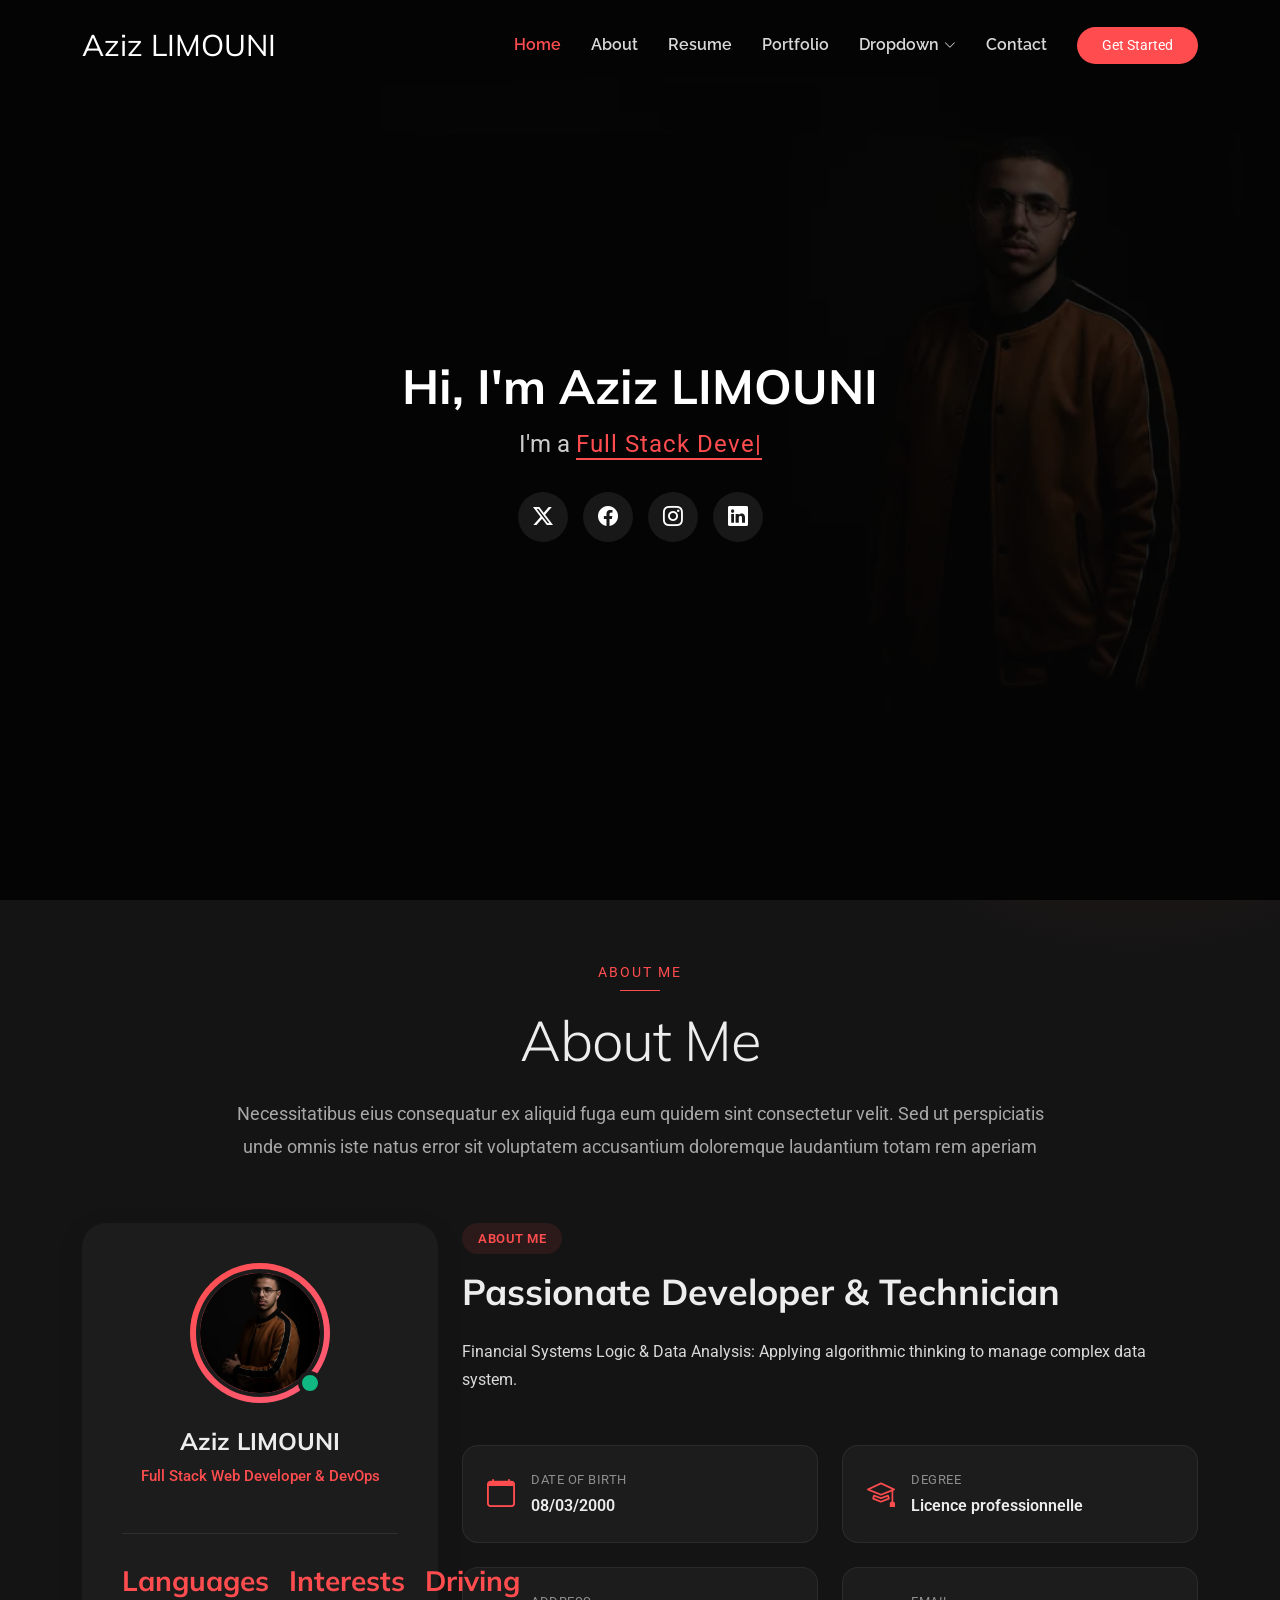
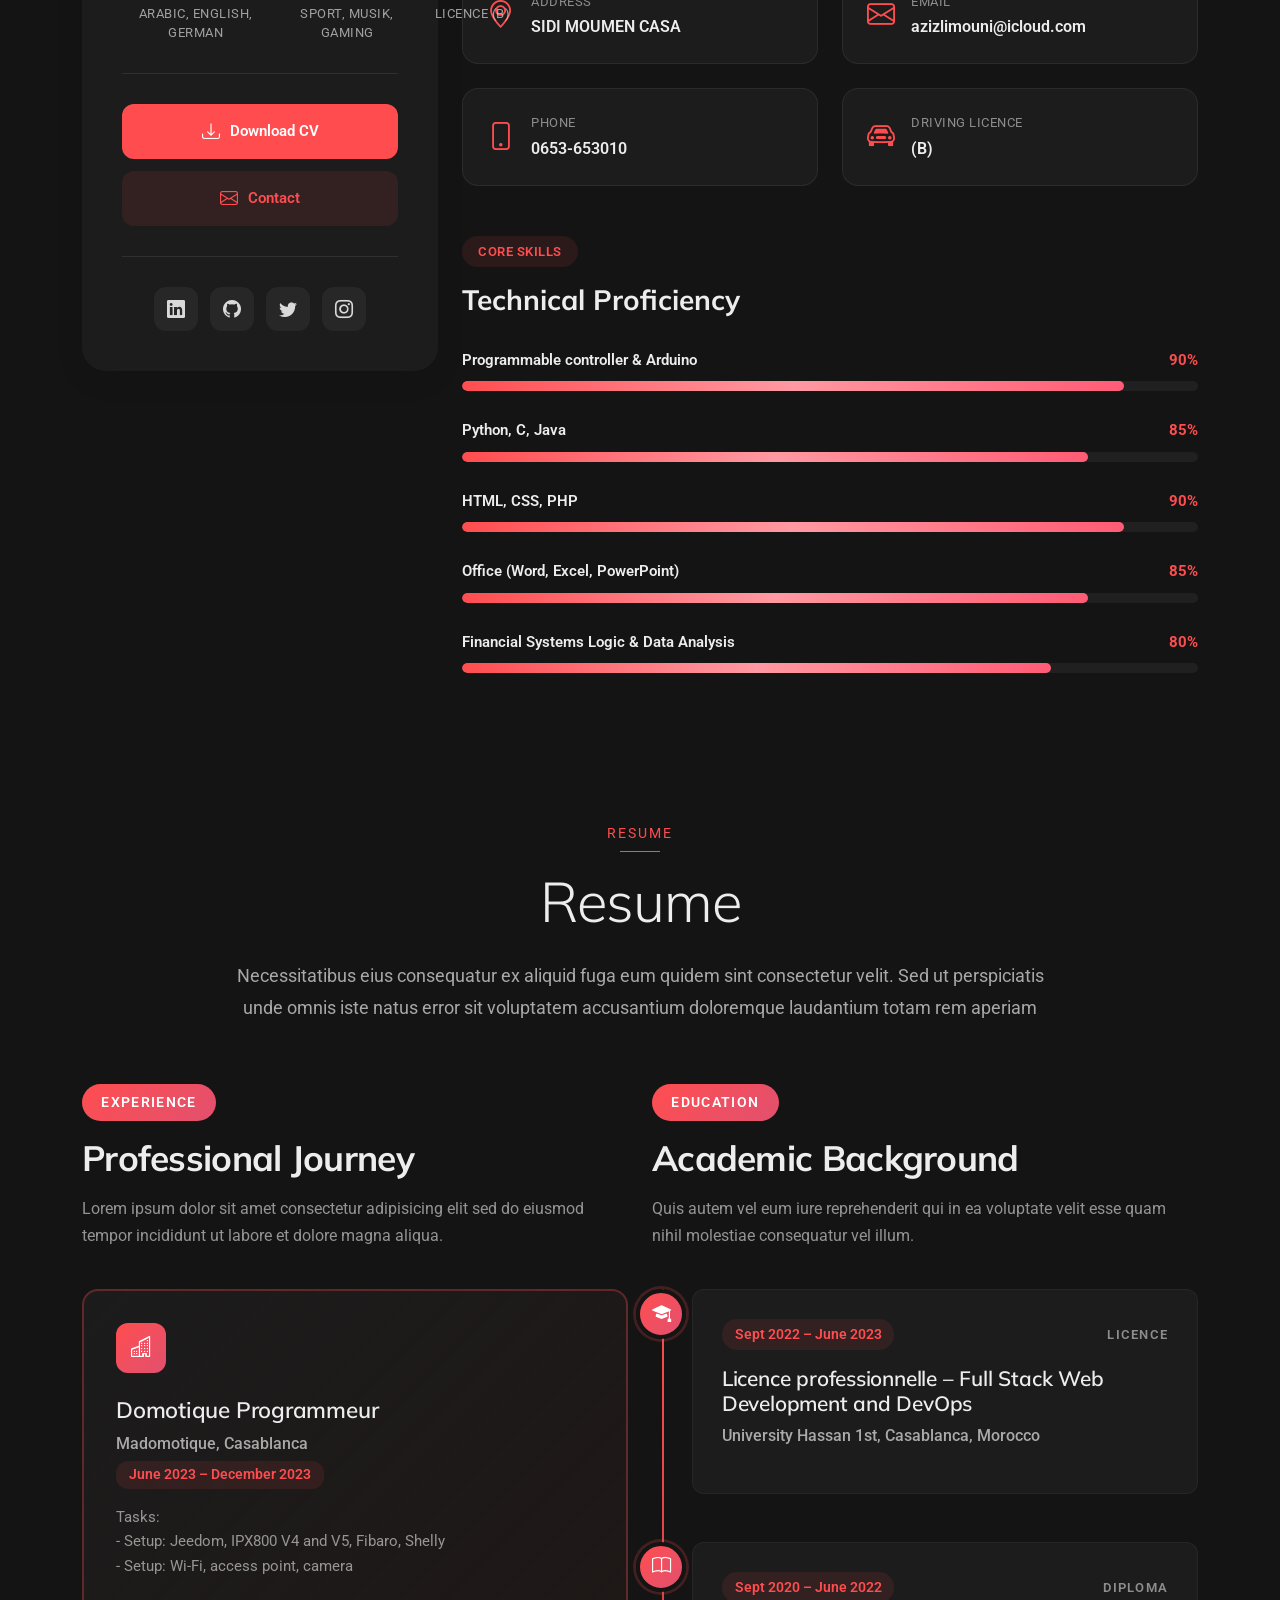
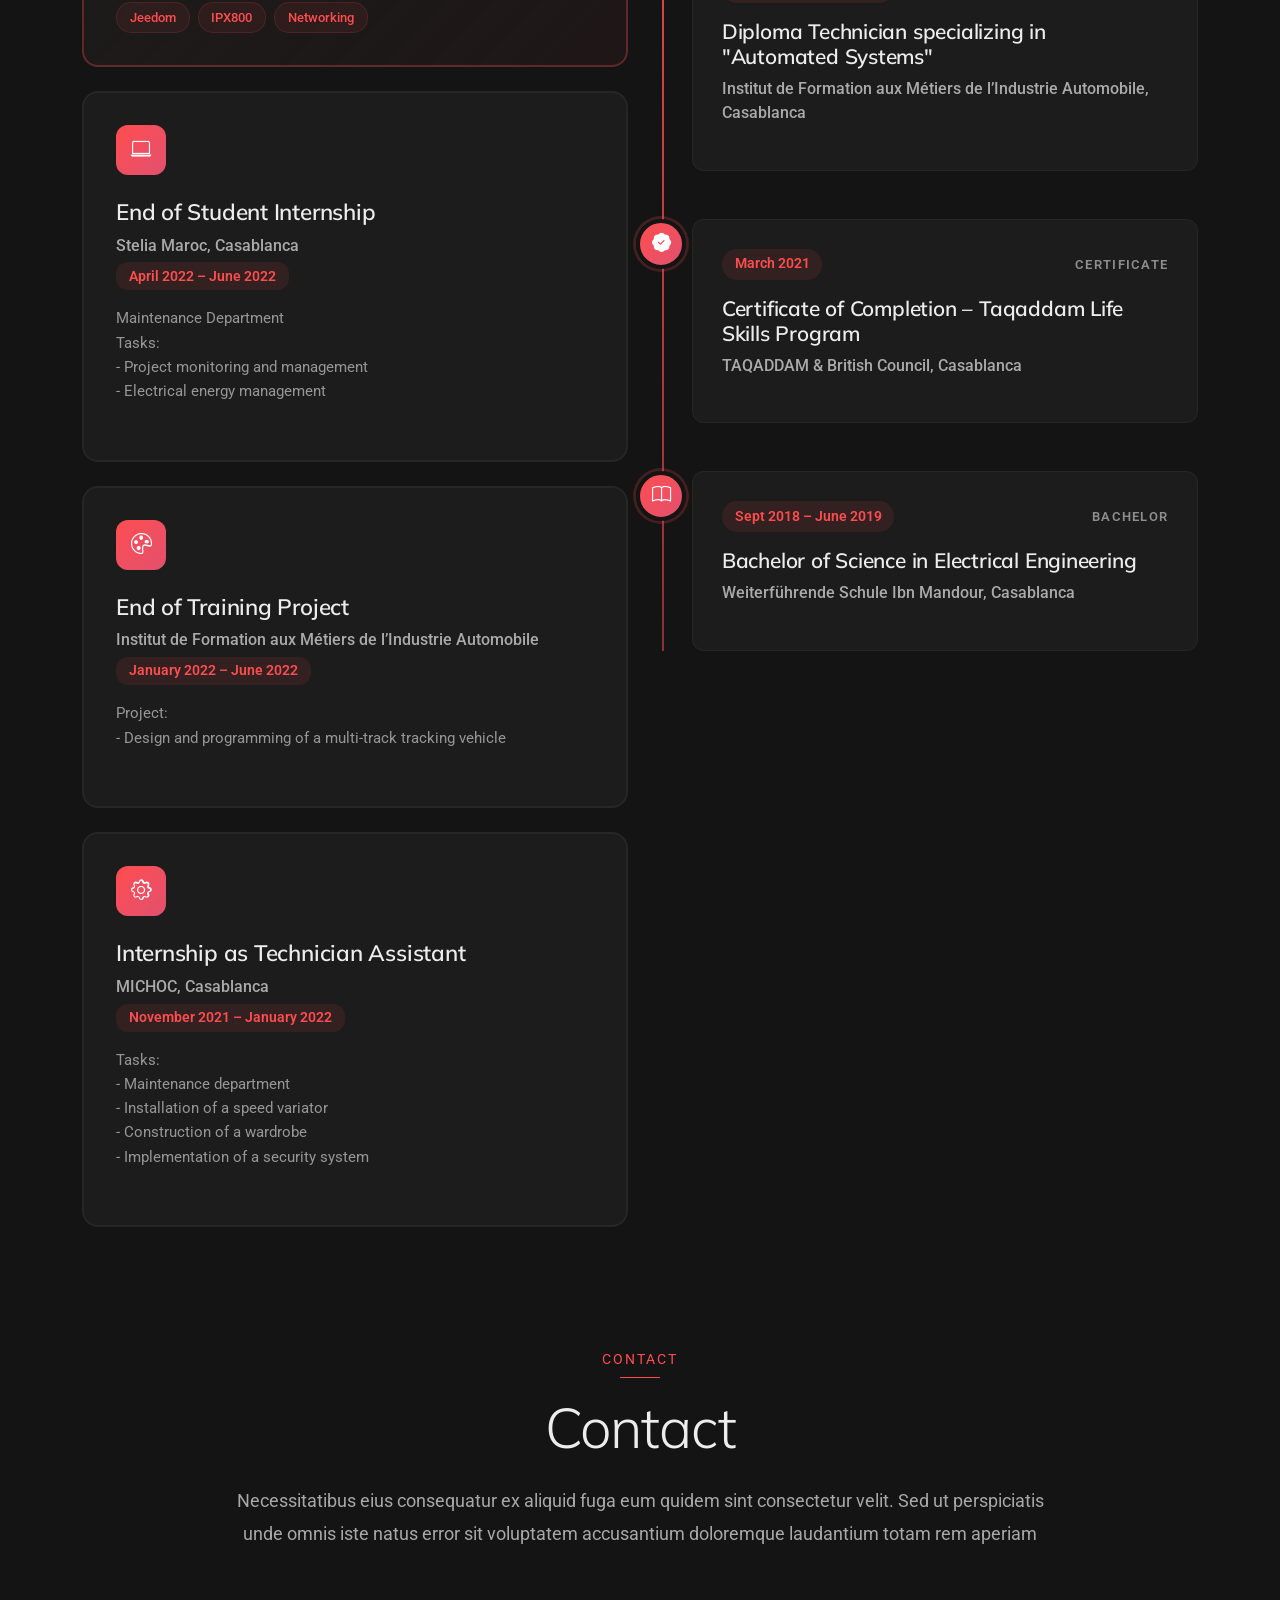
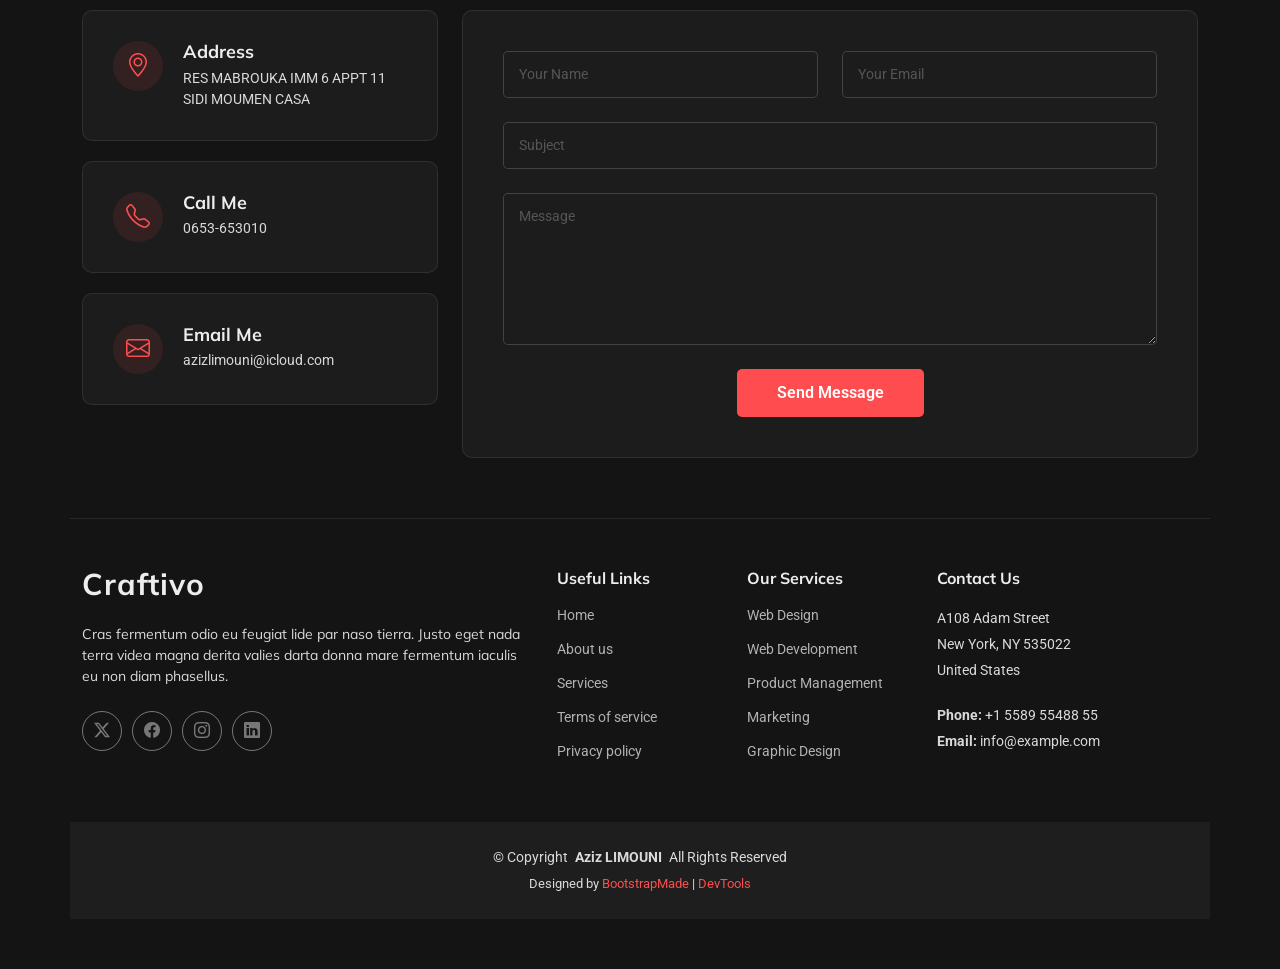
==== tokooto-main/index.html @ 045a12f0 "edits" ====
<!DOCTYPE html>
<html lang="en">

<head>
  <meta charset="utf-8">
  <meta content="width=device-width, initial-scale=1.0" name="viewport">
  <title>Aziz LIMOUNI - Portfolio</title>
  <meta name="description" content="">
  <meta name="keywords" content="">

  <!-- Favicons -->
  <link href="assets/img/favicon.png" rel="icon">
  <link href="assets/img/apple-touch-icon.png" rel="apple-touch-icon">

  <!-- Fonts -->
  <link href="https://fonts.googleapis.com" rel="preconnect">
  <link href="https://fonts.gstatic.com" rel="preconnect" crossorigin>
  <link href="https://fonts.googleapis.com/css2?family=Roboto:ital,wght@0,100;0,300;0,400;0,500;0,700;0,900;1,100;1,300;1,400;1,500;1,700;1,900&family=Raleway:ital,wght@0,100;0,200;0,300;0,400;0,500;0,600;0,700;0,800;0,900;1,100;1,200;1,300;1,400;1,500;1,600;1,700;1,800;1,900&family=Mulish:ital,wght@0,200;0,300;0,400;0,500;0,600;0,700;0,800;0,900;1,200;1,300;1,400;1,500;1,600;1,700;1,800;1,900&display=swap" rel="stylesheet">

  <!-- Vendor CSS Files -->
  <link href="assets/vendor/bootstrap/css/bootstrap.min.css" rel="stylesheet">
  <link href="assets/vendor/bootstrap-icons/bootstrap-icons.css" rel="stylesheet">
  <link href="assets/vendor/aos/aos.css" rel="stylesheet">
  <link href="assets/vendor/glightbox/css/glightbox.min.css" rel="stylesheet">
  <link href="assets/vendor/swiper/swiper-bundle.min.css" rel="stylesheet">

  <!-- Main CSS File -->
  <link href="assets/css/main.css" rel="stylesheet">

  <!-- =======================================================
  * Template Name: Craftivo
  * Template URL: https://bootstrapmade.com/craftivo-bootstrap-portfolio-template/
  * Updated: Oct 04 2025 with Bootstrap v5.3.8
  * Author: BootstrapMade.com
  * License: https://bootstrapmade.com/license/
  ======================================================== -->
</head>

<body class="index-page">

  <header id="header" class="header d-flex align-items-center fixed-top">
    <div class="container-fluid container-xl position-relative d-flex align-items-center">

      <a href="index.html" class="logo d-flex align-items-center me-auto">
        <!-- Uncomment the line below if you also wish to use an image logo -->
        <!-- <img src="assets/img/logo.webp" alt=""> -->
        <h1 class="sitename">Aziz LIMOUNI</h1>
      </a>

      <nav id="navmenu" class="navmenu">
        <ul>
          <li><a href="#hero" class="active">Home</a></li>
          <li><a href="#about">About</a></li>
          <li><a href="#resume">Resume</a></li>
          <li><a href="#portfolio">Portfolio</a></li>
          <li class="dropdown"><a href="#"><span>Dropdown</span> <i class="bi bi-chevron-down toggle-dropdown"></i></a>
            <ul>
              <li><a href="#">Dropdown 1</a></li>
              <li class="dropdown"><a href="#"><span>Deep Dropdown</span> <i class="bi bi-chevron-down toggle-dropdown"></i></a>
                <ul>
                  <li><a href="#">Deep Dropdown 1</a></li>
                  <li><a href="#">Deep Dropdown 2</a></li>
                  <li><a href="#">Deep Dropdown 3</a></li>
                  <li><a href="#">Deep Dropdown 4</a></li>
                  <li><a href="#">Deep Dropdown 5</a></li>
                </ul>
              </li>
              <li><a href="#">Dropdown 2</a></li>
              <li><a href="#">Dropdown 3</a></li>
              <li><a href="#">Dropdown 4</a></li>
            </ul>
          </li>
          <li><a href="#contact">Contact</a></li>
        </ul>
        <i class="mobile-nav-toggle d-xl-none bi bi-list"></i>
      </nav>

      <a class="btn-getstarted" href="#about">Get Started</a>

    </div>
  </header>

  <main class="main">

    <!-- Hero Section -->
    <section id="hero" class="hero section dark-background">

      <img src="assets/img/profile/profile-bg-5.webp" alt="" data-aos="fade-in">

      <div class="container" data-aos="fade-up" data-aos-delay="100">
        <div class="row justify-content-center">
          <div class="col-lg-8 text-center">
            <h2>Hi, I'm Aziz LIMOUNI</h2>
            <p>I'm a <span class="typed" data-typed-items="Full Stack Developer, DevOps, Domotique Programmeur, Automated Systems Technician"></span><span class="typed-cursor" aria-hidden="true"></span></p>
            <div class="social-links">
              <a href="#"><i class="bi bi-twitter-x"></i></a>
              <a href="#"><i class="bi bi-facebook"></i></a>
              <a href="#"><i class="bi bi-instagram"></i></a>
              <a href="#"><i class="bi bi-linkedin"></i></a>
            </div>
          </div>
        </div>
      </div>

    </section><!-- /Hero Section -->

    <!-- About Section -->
    <section id="about" class="about section">

      <!-- Section Title -->
      <div class="container section-title" data-aos="fade-up">
        <span class="subtitle">About Me</span>
        <h2>About Me</h2>
        <p>Necessitatibus eius consequatur ex aliquid fuga eum quidem sint consectetur velit. Sed ut perspiciatis unde omnis iste natus error sit voluptatem accusantium doloremque laudantium totam rem aperiam</p>
      </div><!-- End Section Title -->

      <div class="container" data-aos="fade-up" data-aos-delay="100">

        <div class="row gy-5">
          <div class="col-lg-4" data-aos="zoom-in" data-aos-delay="150">
            <div class="profile-card">
              <div class="profile-header">
                <div class="profile-avatar">
                  <img src="assets/img/profile/profile-square-3.webp" class="img-fluid" alt="">
                  <div class="status-indicator"></div>
                </div>
                <h3>Aziz LIMOUNI</h3>
                <span class="role">Full Stack Web Developer & DevOps</span>
              </div>

              <div class="profile-stats">
                <div class="stat-item">
                  <h4>Languages</h4>
                  <p>Arabic, English, German</p>
                </div>
                <div class="stat-item">
                  <h4>Interests</h4>
                  <p>Sport, Musik, Gaming</p>
                </div>
                <div class="stat-item">
                  <h4>Driving</h4>
                  <p>Licence (B)</p>
                </div>
              </div>

              <div class="profile-actions">
                <a href="#" class="btn-primary"><i class="bi bi-download"></i> Download CV</a>
                <a href="#" class="btn-secondary"><i class="bi bi-envelope"></i> Contact</a>
              </div>

              <div class="social-connect">
                <a href="#"><i class="bi bi-linkedin"></i></a>
                <a href="#"><i class="bi bi-github"></i></a>
                <a href="#"><i class="bi bi-twitter"></i></a>
                <a href="#"><i class="bi bi-instagram"></i></a>
              </div>
            </div>
          </div>

          <div class="col-lg-8" data-aos="fade-left" data-aos-delay="200">
            <div class="content-wrapper">
              <div class="bio-section">
                <div class="section-tag">About Me</div>
                <h2>Passionate Developer & Technician</h2>
                <p>Financial Systems Logic & Data Analysis: Applying algorithmic thinking to manage complex data system.</p>
              </div>

              <div class="details-grid">
                <div class="detail-item" data-aos="fade-up" data-aos-delay="250">
                  <i class="bi bi-calendar"></i>
                  <div class="detail-content">
                    <span>Date of birth</span>
                    <strong>08/03/2000</strong>
                  </div>
                </div>

                <div class="detail-item" data-aos="fade-up" data-aos-delay="300">
                  <i class="bi bi-mortarboard"></i>
                  <div class="detail-content">
                    <span>Degree</span>
                    <strong>Licence professionnelle</strong>
                  </div>
                </div>

                <div class="detail-item" data-aos="fade-up" data-aos-delay="350">
                  <i class="bi bi-geo-alt"></i>
                  <div class="detail-content">
                    <span>Address</span>
                    <strong>SIDI MOUMEN CASA</strong>
                  </div>
                </div>

                <div class="detail-item" data-aos="fade-up" data-aos-delay="100">
                  <i class="bi bi-envelope"></i>
                  <div class="detail-content">
                    <span>Email</span>
                    <strong>azizlimouni@icloud.com</strong>
                  </div>
                </div>

                <div class="detail-item" data-aos="fade-up" data-aos-delay="150">
                  <i class="bi bi-phone"></i>
                  <div class="detail-content">
                    <span>Phone</span>
                    <strong>0653-653010</strong>
                  </div>
                </div>

                <div class="detail-item" data-aos="fade-up" data-aos-delay="200">
                  <i class="bi bi-car-front"></i>
                  <div class="detail-content">
                    <span>Driving licence</span>
                    <strong>(B)</strong>
                  </div>
                </div>
              </div>

              <div class="skills-showcase" data-aos="fade-up" data-aos-delay="250">
                <div class="section-tag">Core Skills</div>
                <h3>Technical Proficiency</h3>

                <div class="skills-list skills-animation">
                  <div class="skill-item">
                    <div class="skill-info">
                      <span class="skill-name">Programmable controller & Arduino</span>
                      <span class="skill-percent">90%</span>
                    </div>
                    <div class="progress">
                      <div class="progress-bar" role="progressbar" aria-valuenow="90" aria-valuemin="0" aria-valuemax="100"></div>
                    </div>
                  </div>

                  <div class="skill-item">
                    <div class="skill-info">
                      <span class="skill-name">Python, C, Java</span>
                      <span class="skill-percent">85%</span>
                    </div>
                    <div class="progress">
                      <div class="progress-bar" role="progressbar" aria-valuenow="85" aria-valuemin="0" aria-valuemax="100"></div>
                    </div>
                  </div>

                  <div class="skill-item">
                    <div class="skill-info">
                      <span class="skill-name">HTML, CSS, PHP</span>
                      <span class="skill-percent">90%</span>
                    </div>
                    <div class="progress">
                      <div class="progress-bar" role="progressbar" aria-valuenow="90" aria-valuemin="0" aria-valuemax="100"></div>
                    </div>
                  </div>

                  <div class="skill-item">
                    <div class="skill-info">
                      <span class="skill-name">Office (Word, Excel, PowerPoint)</span>
                      <span class="skill-percent">85%</span>
                    </div>
                    <div class="progress">
                      <div class="progress-bar" role="progressbar" aria-valuenow="85" aria-valuemin="0" aria-valuemax="100"></div>
                    </div>
                  </div>

                  <div class="skill-item">
                    <div class="skill-info">
                      <span class="skill-name">Financial Systems Logic & Data Analysis</span>
                      <span class="skill-percent">80%</span>
                    </div>
                    <div class="progress">
                      <div class="progress-bar" role="progressbar" aria-valuenow="80" aria-valuemin="0" aria-valuemax="100"></div>
                    </div>
                  </div>
                </div>
              </div>
            </div>
          </div>
        </div>

      </div>

    </section><!-- /About Section -->

    <!-- Resume Section -->
    <section id="resume" class="resume section">

      <!-- Section Title -->
      <div class="container section-title" data-aos="fade-up">
        <span class="subtitle">Resume</span>
        <h2>Resume</h2>
        <p>Necessitatibus eius consequatur ex aliquid fuga eum quidem sint consectetur velit. Sed ut perspiciatis unde omnis iste natus error sit voluptatem accusantium doloremque laudantium totam rem aperiam</p>
      </div><!-- End Section Title -->

      <div class="container" data-aos="fade-up" data-aos-delay="100">

        <div class="row gy-5">
          <div class="col-lg-6">
            <div class="experience-section">
              <div class="section-header" data-aos="fade-right" data-aos-delay="200">
                <div class="header-content">
                  <span class="section-badge">Experience</span>
                  <h2>Professional Journey</h2>
                  <p>Lorem ipsum dolor sit amet consectetur adipisicing elit sed do eiusmod tempor incididunt ut labore et dolore magna aliqua.</p>
                </div>
              </div>

              <div class="experience-cards">
                <div class="exp-card featured" data-aos="zoom-in" data-aos-delay="300">
                  <div class="card-header">
                    <div class="company-logo">
                      <i class="bi bi-buildings"></i>
                    </div>
                  </div>
                  <div class="card-body">
                    <h3>Domotique Programmeur</h3>
                    <p class="company-name">Madomotique, Casablanca</p>
                    <span class="duration">June 2023 – December 2023</span>
                    <p class="description">
                      Tasks:<br>
                      - Setup: Jeedom, IPX800 V4 and V5, Fibaro, Shelly<br>
                      - Setup: Wi-Fi, access point, camera
                    </p>
                    <div class="skills-tags">
                      <span class="skill-tag">Jeedom</span>
                      <span class="skill-tag">IPX800</span>
                      <span class="skill-tag">Networking</span>
                    </div>
                  </div>
                </div>

                <div class="exp-card" data-aos="zoom-in" data-aos-delay="350">
                  <div class="card-header">
                    <div class="company-logo">
                      <i class="bi bi-laptop"></i>
                    </div>
                  </div>
                  <div class="card-body">
                    <h3>End of Student Internship</h3>
                    <p class="company-name">Stelia Maroc, Casablanca</p>
                    <span class="duration">April 2022 – June 2022</span>
                    <p class="description">
                      Maintenance Department<br>
                      Tasks:<br>
                      - Project monitoring and management<br>
                      - Electrical energy management
                    </p>
                  </div>
                </div>

                <div class="exp-card" data-aos="zoom-in" data-aos-delay="400">
                  <div class="card-header">
                    <div class="company-logo">
                      <i class="bi bi-palette"></i>
                    </div>
                  </div>
                  <div class="card-body">
                    <h3>End of Training Project</h3>
                    <p class="company-name">Institut de Formation aux Métiers de l’Industrie Automobile</p>
                    <span class="duration">January 2022 – June 2022</span>
                    <p class="description">
                      Project:<br>
                      - Design and programming of a multi-track tracking vehicle
                    </p>
                  </div>
                </div>

                <div class="exp-card" data-aos="zoom-in" data-aos-delay="450">
                  <div class="card-header">
                    <div class="company-logo">
                      <i class="bi bi-gear"></i>
                    </div>
                  </div>
                  <div class="card-body">
                    <h3>Internship as Technician Assistant</h3>
                    <p class="company-name">MICHOC, Casablanca</p>
                    <span class="duration">November 2021 – January 2022</span>
                    <p class="description">
                      Tasks:<br>
                      - Maintenance department<br>
                      - Installation of a speed variator<br>
                      - Construction of a wardrobe<br>
                      - Implementation of a security system
                    </p>
                  </div>
                </div>
              </div>
            </div>
          </div>

          <div class="col-lg-6">
            <div class="education-section">
              <div class="section-header" data-aos="fade-left" data-aos-delay="200">
                <div class="header-content">
                  <span class="section-badge">Education</span>
                  <h2>Academic Background</h2>
                  <p>Quis autem vel eum iure reprehenderit qui in ea voluptate velit esse quam nihil molestiae consequatur vel illum.</p>
                </div>
              </div>

              <div class="education-timeline" data-aos="fade-left" data-aos-delay="300">
                <div class="timeline-track">
                  <div class="timeline-item">
                    <div class="timeline-marker">
                      <i class="bi bi-mortarboard-fill"></i>
                    </div>
                    <div class="timeline-content">
                      <div class="education-meta">
                        <span class="year-range">Sept 2022 – June 2023</span>
                        <span class="degree-level">Licence</span>
                      </div>
                      <h4>Licence professionnelle – Full Stack Web Development and DevOps</h4>
                      <p class="institution">University Hassan 1st, Casablanca, Morocco</p>
                    </div>
                  </div>

                  <div class="timeline-item">
                    <div class="timeline-marker">
                      <i class="bi bi-book"></i>
                    </div>
                    <div class="timeline-content">
                      <div class="education-meta">
                        <span class="year-range">Sept 2020 – June 2022</span>
                        <span class="degree-level">Diploma</span>
                      </div>
                      <h4>Diploma Technician specializing in "Automated Systems"</h4>
                      <p class="institution">Institut de Formation aux Métiers de l’Industrie Automobile, Casablanca</p>
                    </div>
                  </div>

                  <div class="timeline-item">
                    <div class="timeline-marker">
                      <i class="bi bi-patch-check-fill"></i>
                    </div>
                    <div class="timeline-content">
                      <div class="education-meta">
                        <span class="year-range">March 2021</span>
                        <span class="degree-level">Certificate</span>
                      </div>
                      <h4>Certificate of Completion – Taqaddam Life Skills Program</h4>
                      <p class="institution">TAQADDAM & British Council, Casablanca</p>
                    </div>
                  </div>

                  <div class="timeline-item">
                    <div class="timeline-marker">
                      <i class="bi bi-book"></i>
                    </div>
                    <div class="timeline-content">
                      <div class="education-meta">
                        <span class="year-range">Sept 2018 – June 2019</span>
                        <span class="degree-level">Bachelor</span>
                      </div>
                      <h4>Bachelor of Science in Electrical Engineering</h4>
                      <p class="institution">Weiterführende Schule Ibn Mandour, Casablanca</p>
                    </div>
                  </div>
                </div>
              </div>
            </div>
          </div>
        </div>

      </div>

    </section><!-- /Resume Section -->

    

    

    <!-- Contact Section -->
    <section id="contact" class="contact section">

      <!-- Section Title -->
      <div class="container section-title" data-aos="fade-up">
        <span class="subtitle">Contact</span>
        <h2>Contact</h2>
        <p>Necessitatibus eius consequatur ex aliquid fuga eum quidem sint consectetur velit. Sed ut perspiciatis unde omnis iste natus error sit voluptatem accusantium doloremque laudantium totam rem aperiam</p>
      </div><!-- End Section Title -->

      <div class="container">

        <div class="row gy-4">

          <div class="col-lg-4">
            <div class="info-item">
              <div class="icon-wrapper">
                <i class="bi bi-geo-alt"></i>
              </div>
              <div>
                <h3>Address</h3>
                <p>RES MABROUKA IMM 6 APPT 11 SIDI MOUMEN CASA</p>
              </div>
            </div>

            <div class="info-item">
              <div class="icon-wrapper">
                <i class="bi bi-telephone"></i>
              </div>
              <div>
                <h3>Call Me</h3>
                <p>0653-653010</p>
              </div>
            </div>

            <div class="info-item">
              <div class="icon-wrapper">
                <i class="bi bi-envelope"></i>
              </div>
              <div>
                <h3>Email Me</h3>
                <p>azizlimouni@icloud.com</p>
              </div>
            </div>

          </div>

          <div class="col-lg-8">
            <form action="forms/contact.php" method="post" class="php-email-form">
              <div class="row gy-4">

                <div class="col-md-6">
                  <input type="text" name="name" class="form-control" placeholder="Your Name" required="">
                </div>

                <div class="col-md-6">
                  <input type="email" class="form-control" name="email" placeholder="Your Email" required="">
                </div>

                <div class="col-md-12">
                  <input type="text" class="form-control" name="subject" placeholder="Subject" required="">
                </div>

                <div class="col-md-12">
                  <textarea class="form-control" name="message" rows="6" placeholder="Message" required=""></textarea>
                </div>

                <div class="col-md-12 text-center">
                  <div class="loading">Loading</div>
                  <div class="error-message"></div>
                  <div class="sent-message">Your message has been sent. Thank you!</div>

                  <button type="submit">Send Message</button>
                </div>

              </div>
            </form>
          </div>

        </div>

      </div>

    </section><!-- /Contact Section -->

  </main>

  <footer id="footer" class="footer">

    <div class="container footer-top">
      <div class="row gy-4">
        <div class="col-lg-5 col-md-12 footer-about">
          <a href="index.html" class="logo d-flex align-items-center">
            <span class="sitename">Craftivo</span>
          </a>
          <p>Cras fermentum odio eu feugiat lide par naso tierra. Justo eget nada terra videa magna derita valies darta donna mare fermentum iaculis eu non diam phasellus.</p>
          <div class="social-links d-flex mt-4">
            <a href=""><i class="bi bi-twitter-x"></i></a>
            <a href=""><i class="bi bi-facebook"></i></a>
            <a href=""><i class="bi bi-instagram"></i></a>
            <a href=""><i class="bi bi-linkedin"></i></a>
          </div>
        </div>

        <div class="col-lg-2 col-6 footer-links">
          <h4>Useful Links</h4>
          <ul>
            <li><a href="#">Home</a></li>
            <li><a href="#">About us</a></li>
            <li><a href="#">Services</a></li>
            <li><a href="#">Terms of service</a></li>
            <li><a href="#">Privacy policy</a></li>
          </ul>
        </div>

        <div class="col-lg-2 col-6 footer-links">
          <h4>Our Services</h4>
          <ul>
            <li><a href="#">Web Design</a></li>
            <li><a href="#">Web Development</a></li>
            <li><a href="#">Product Management</a></li>
            <li><a href="#">Marketing</a></li>
            <li><a href="#">Graphic Design</a></li>
          </ul>
        </div>

        <div class="col-lg-3 col-md-12 footer-contact text-center text-md-start">
          <h4>Contact Us</h4>
          <p>A108 Adam Street</p>
          <p>New York, NY 535022</p>
          <p>United States</p>
          <p class="mt-4"><strong>Phone:</strong> <span>+1 5589 55488 55</span></p>
          <p><strong>Email:</strong> <span>info@example.com</span></p>
        </div>

      </div>
    </div>

    <div class="container copyright text-center mt-4">
      <p>© <span>Copyright</span> <strong class="px-1 sitename">Aziz LIMOUNI</strong> <span>All Rights Reserved</span></p>
      <div class="credits">
        <!-- All the links in the footer should remain intact. -->
        <!-- You can delete the links only if you've purchased the pro version. -->
        <!-- Licensing information: https://bootstrapmade.com/license/ -->
        <!-- Purchase the pro version with working PHP/AJAX contact form: [buy-url] -->
        Designed by <a href="https://bootstrapmade.com/">BootstrapMade</a> | <a href="https://bootstrapmade.com/tools/">DevTools</a>
      </div>
    </div>

  </footer>

  <!-- Scroll Top -->
  <a href="#" id="scroll-top" class="scroll-top d-flex align-items-center justify-content-center"><i class="bi bi-arrow-up-short"></i></a>

  <!-- Preloader -->
  <div id="preloader"></div>

  <!-- Vendor JS Files -->
  <script src="assets/vendor/bootstrap/js/bootstrap.bundle.min.js"></script>
  <script src="assets/vendor/php-email-form/validate.js"></script>
  <script src="assets/vendor/aos/aos.js"></script>
  <script src="assets/vendor/typed.js/typed.umd.js"></script>
  <script src="assets/vendor/waypoints/noframework.waypoints.js"></script>
  <script src="assets/vendor/glightbox/js/glightbox.min.js"></script>
  <script src="assets/vendor/imagesloaded/imagesloaded.pkgd.min.js"></script>
  <script src="assets/vendor/isotope-layout/isotope.pkgd.min.js"></script>
  <script src="assets/vendor/swiper/swiper-bundle.min.js"></script>

  <!-- Main JS File -->
  <script src="assets/js/main.js"></script>

</body>

</html>
---- tokooto-main/assets/css/main.css ----
/**
* Template Name: Craftivo
* Template URL: https://bootstrapmade.com/craftivo-bootstrap-portfolio-template/
* Updated: Oct 04 2025 with Bootstrap v5.3.8
* Author: BootstrapMade.com
* License: https://bootstrapmade.com/license/
*/

@charset "UTF-8";

/*--------------------------------------------------------------
# Font & Color Variables
# Help: https://bootstrapmade.com/color-system/
--------------------------------------------------------------*/
/* Fonts */
:root {
  --default-font: "Roboto",  system-ui, -apple-system, "Segoe UI", Roboto, "Helvetica Neue", Arial, "Noto Sans", "Liberation Sans", sans-serif, "Apple Color Emoji", "Segoe UI Emoji", "Segoe UI Symbol", "Noto Color Emoji";
  --heading-font: "Mulish",  sans-serif;
  --nav-font: "Raleway",  sans-serif;
}

/* Global Colors - The following color variables are used throughout the website. Updating them here will change the color scheme of the entire website */
:root { 
  --background-color: #141414; /* Background color for the entire website, including individual sections */
  --default-color: #d9d9d9; /* Default color used for the majority of the text content across the entire website */
  --heading-color: #ededed; /* Color for headings, subheadings and title throughout the website */
  --accent-color: #ff4d4f; /* Accent color that represents your brand on the website. It's used for buttons, links, and other elements that need to stand out */
  --surface-color: #1c1c1c; /* The surface color is used as a background of boxed elements within sections, such as cards, icon boxes, or other elements that require a visual separation from the global background. */
  --contrast-color: #ffffff; /* Contrast color for text, ensuring readability against backgrounds of accent, heading, or default colors. */
}

/* Nav Menu Colors - The following color variables are used specifically for the navigation menu. They are separate from the global colors to allow for more customization options */
:root {
  --nav-color: #d9d9d9;  /* The default color of the main navmenu links */
  --nav-hover-color: #ff4d4f; /* Applied to main navmenu links when they are hovered over or active */
  --nav-mobile-background-color: #2e2e2e; /* Used as the background color for mobile navigation menu */
  --nav-dropdown-background-color: #2e2e2e; /* Used as the background color for dropdown items that appear when hovering over primary navigation items */
  --nav-dropdown-color: #d9d9d9; /* Used for navigation links of the dropdown items in the navigation menu. */
  --nav-dropdown-hover-color: #ff4d4f; /* Similar to --nav-hover-color, this color is applied to dropdown navigation links when they are hovered over. */
}

/* Color Presets - These classes override global colors when applied to any section or element, providing reuse of the sam color scheme. */

.light-background {
  --background-color: rgba(41, 41, 41, 0.8);
  --surface-color: #484848;
}

.dark-background {
  --background-color: #060606;
  --default-color: #ffffff;
  --heading-color: #ffffff;
  --surface-color: #252525;
  --contrast-color: #ffffff;
}

/* Smooth scroll */
:root {
  scroll-behavior: smooth;
}

/*--------------------------------------------------------------
# General Styling & Shared Classes
--------------------------------------------------------------*/
body {
  color: var(--default-color);
  background-color: var(--background-color);
  font-family: var(--default-font);
}

a {
  color: var(--accent-color);
  text-decoration: none;
  transition: 0.3s;
}

a:hover {
  color: color-mix(in srgb, var(--accent-color), transparent 25%);
  text-decoration: none;
}

h1,
h2,
h3,
h4,
h5,
h6 {
  color: var(--heading-color);
  font-family: var(--heading-font);
}

/* PHP Email Form Messages
------------------------------*/
.php-email-form .error-message {
  display: none;
  background: #df1529;
  color: #ffffff;
  text-align: left;
  padding: 15px;
  margin-bottom: 24px;
  font-weight: 600;
}

.php-email-form .sent-message {
  display: none;
  color: #ffffff;
  background: #059652;
  text-align: center;
  padding: 15px;
  margin-bottom: 24px;
  font-weight: 600;
}

.php-email-form .loading {
  display: none;
  background: var(--surface-color);
  text-align: center;
  padding: 15px;
  margin-bottom: 24px;
}

.php-email-form .loading:before {
  content: "";
  display: inline-block;
  border-radius: 50%;
  width: 24px;
  height: 24px;
  margin: 0 10px -6px 0;
  border: 3px solid var(--accent-color);
  border-top-color: var(--surface-color);
  animation: php-email-form-loading 1s linear infinite;
}

@keyframes php-email-form-loading {
  0% {
    transform: rotate(0deg);
  }

  100% {
    transform: rotate(360deg);
  }
}

/*--------------------------------------------------------------
# Global Header
--------------------------------------------------------------*/
.header {
  --heading-color: #ffffff;
  color: var(--default-color);
  background-color: var(--background-color);
  padding: 15px 0;
  transition: all 0.5s;
  z-index: 997;
}

.header .logo {
  line-height: 1;
}

.header .logo img {
  max-height: 36px;
  margin-right: 8px;
}

.header .logo h1 {
  font-size: 30px;
  margin: 0;
  font-weight: 400;
  color: var(--heading-color);
}

.header .btn-getstarted,
.header .btn-getstarted:focus {
  color: var(--contrast-color);
  background: var(--accent-color);
  font-size: 14px;
  padding: 8px 25px;
  margin: 0 0 0 30px;
  border-radius: 50px;
  transition: 0.3s;
}

.header .btn-getstarted:hover,
.header .btn-getstarted:focus:hover {
  color: var(--contrast-color);
  background: color-mix(in srgb, var(--accent-color), transparent 15%);
}

@media (max-width: 1200px) {
  .header .logo {
    order: 1;
  }

  .header .btn-getstarted {
    order: 2;
    margin: 0 15px 0 0;
    padding: 6px 15px;
  }

  .header .navmenu {
    order: 3;
  }
}

.scrolled .header {
  box-shadow: 0px 0 18px rgba(0, 0, 0, 0.1);
}

/* Global Header on Scroll
------------------------------*/
.scrolled .header {
  --background-color: rgba(20, 20, 20, 0.8);
}

/* Index Page Header
------------------------------*/
.index-page .header {
  --background-color: rgba(255, 255, 255, 0);
}

/* Index Page Header on Scroll
------------------------------*/
.index-page.scrolled .header {
  --background-color: rgba(20, 20, 20, 0.8);
}

/*--------------------------------------------------------------
# Navigation Menu
--------------------------------------------------------------*/
/* Navmenu - Desktop */
@media (min-width: 1200px) {
  .navmenu {
    padding: 0;
  }

  .navmenu ul {
    margin: 0;
    padding: 0;
    display: flex;
    list-style: none;
    align-items: center;
  }

  .navmenu li {
    position: relative;
  }

  .navmenu a,
  .navmenu a:focus {
    color: var(--nav-color);
    padding: 18px 15px;
    font-size: 16px;
    font-family: var(--nav-font);
    font-weight: 600;
    display: flex;
    align-items: center;
    justify-content: space-between;
    white-space: nowrap;
    transition: 0.3s;
  }

  .navmenu a i,
  .navmenu a:focus i {
    font-size: 12px;
    line-height: 0;
    margin-left: 5px;
    transition: 0.3s;
  }

  .navmenu li:last-child a {
    padding-right: 0;
  }

  .navmenu li:hover>a,
  .navmenu .active,
  .navmenu .active:focus {
    color: var(--nav-hover-color);
  }

  .navmenu .dropdown ul {
    margin: 0;
    padding: 10px 0;
    background: var(--nav-dropdown-background-color);
    display: block;
    position: absolute;
    visibility: hidden;
    left: 14px;
    top: 130%;
    opacity: 0;
    transition: 0.3s;
    border-radius: 4px;
    z-index: 99;
    box-shadow: 0px 0px 30px rgba(0, 0, 0, 0.1);
  }

  .navmenu .dropdown ul li {
    min-width: 200px;
  }

  .navmenu .dropdown ul a {
    padding: 10px 20px;
    font-size: 15px;
    text-transform: none;
    color: var(--nav-dropdown-color);
  }

  .navmenu .dropdown ul a i {
    font-size: 12px;
  }

  .navmenu .dropdown ul a:hover,
  .navmenu .dropdown ul .active:hover,
  .navmenu .dropdown ul li:hover>a {
    color: var(--nav-dropdown-hover-color);
  }

  .navmenu .dropdown:hover>ul {
    opacity: 1;
    top: 100%;
    visibility: visible;
  }

  .navmenu .dropdown .dropdown ul {
    top: 0;
    left: -90%;
    visibility: hidden;
  }

  .navmenu .dropdown .dropdown:hover>ul {
    opacity: 1;
    top: 0;
    left: -100%;
    visibility: visible;
  }
}

/* Navmenu - Mobile */
@media (max-width: 1199px) {
  .mobile-nav-toggle {
    color: var(--nav-color);
    font-size: 28px;
    line-height: 0;
    margin-right: 10px;
    cursor: pointer;
    transition: color 0.3s;
  }

  .navmenu {
    padding: 0;
    z-index: 9997;
  }

  .navmenu ul {
    display: none;
    list-style: none;
    position: absolute;
    inset: 60px 20px 20px 20px;
    padding: 10px 0;
    margin: 0;
    border-radius: 6px;
    background-color: var(--nav-mobile-background-color);
    overflow-y: auto;
    transition: 0.3s;
    z-index: 9998;
    box-shadow: 0px 0px 30px rgba(0, 0, 0, 0.1);
  }

  .navmenu a,
  .navmenu a:focus {
    color: var(--nav-dropdown-color);
    padding: 10px 20px;
    font-family: var(--nav-font);
    font-size: 17px;
    font-weight: 500;
    display: flex;
    align-items: center;
    justify-content: space-between;
    white-space: nowrap;
    transition: 0.3s;
  }

  .navmenu a i,
  .navmenu a:focus i {
    font-size: 12px;
    line-height: 0;
    margin-left: 5px;
    width: 30px;
    height: 30px;
    display: flex;
    align-items: center;
    justify-content: center;
    border-radius: 50%;
    transition: 0.3s;
    background-color: color-mix(in srgb, var(--accent-color), transparent 90%);
  }

  .navmenu a i:hover,
  .navmenu a:focus i:hover {
    background-color: var(--accent-color);
    color: var(--contrast-color);
  }

  .navmenu a:hover,
  .navmenu .active,
  .navmenu .active:focus {
    color: var(--nav-dropdown-hover-color);
  }

  .navmenu .active i,
  .navmenu .active:focus i {
    background-color: var(--accent-color);
    color: var(--contrast-color);
    transform: rotate(180deg);
  }

  .navmenu .dropdown ul {
    position: static;
    display: none;
    z-index: 99;
    padding: 10px 0;
    margin: 10px 20px;
    background-color: var(--nav-dropdown-background-color);
    border: 1px solid color-mix(in srgb, var(--default-color), transparent 90%);
    box-shadow: none;
    transition: all 0.5s ease-in-out;
  }

  .navmenu .dropdown ul ul {
    background-color: rgba(33, 37, 41, 0.1);
  }

  .navmenu .dropdown>.dropdown-active {
    display: block;
    background-color: rgba(33, 37, 41, 0.03);
  }

  .mobile-nav-active {
    overflow: hidden;
  }

  .mobile-nav-active .mobile-nav-toggle {
    color: #fff;
    position: absolute;
    font-size: 32px;
    top: 15px;
    right: 15px;
    margin-right: 0;
    z-index: 9999;
  }

  .mobile-nav-active .navmenu {
    position: fixed;
    overflow: hidden;
    inset: 0;
    background: rgba(33, 37, 41, 0.8);
    transition: 0.3s;
  }

  .mobile-nav-active .navmenu>ul {
    display: block;
  }
}

/*--------------------------------------------------------------
# Global Footer
--------------------------------------------------------------*/
.footer {
  color: var(--default-color);
  background-color: var(--background-color);
  font-size: 14px;
  padding-bottom: 50px;
  position: relative;
}

.footer .footer-top {
  padding-top: 50px;
  border-top: 1px solid color-mix(in srgb, var(--default-color), transparent 90%);
}

.footer .footer-about .logo {
  line-height: 1;
  margin-bottom: 25px;
}

.footer .footer-about .logo img {
  max-height: 40px;
  margin-right: 6px;
}

.footer .footer-about .logo span {
  color: var(--heading-color);
  font-size: 30px;
  font-weight: 700;
  letter-spacing: 1px;
  font-family: var(--heading-font);
}

.footer .footer-about p {
  font-size: 14px;
  font-family: var(--heading-font);
}

.footer .social-links a {
  display: flex;
  align-items: center;
  justify-content: center;
  width: 40px;
  height: 40px;
  border-radius: 50%;
  border: 1px solid color-mix(in srgb, var(--default-color), transparent 50%);
  font-size: 16px;
  color: color-mix(in srgb, var(--default-color), transparent 50%);
  margin-right: 10px;
  transition: 0.3s;
}

.footer .social-links a:hover {
  color: var(--accent-color);
  border-color: var(--accent-color);
}

.footer h4 {
  font-size: 16px;
  font-weight: bold;
  position: relative;
  padding-bottom: 12px;
}

.footer .footer-links {
  margin-bottom: 30px;
}

.footer .footer-links ul {
  list-style: none;
  padding: 0;
  margin: 0;
}

.footer .footer-links ul i {
  padding-right: 2px;
  font-size: 12px;
  line-height: 0;
}

.footer .footer-links ul li {
  padding: 10px 0;
  display: flex;
  align-items: center;
}

.footer .footer-links ul li:first-child {
  padding-top: 0;
}

.footer .footer-links ul a {
  color: color-mix(in srgb, var(--default-color), transparent 20%);
  display: inline-block;
  line-height: 1;
}

.footer .footer-links ul a:hover {
  color: var(--accent-color);
}

.footer .footer-contact p {
  margin-bottom: 5px;
}

.footer .copyright {
  padding-top: 25px;
  padding-bottom: 25px;
  background-color: color-mix(in srgb, var(--default-color), transparent 95%);
}

.footer .copyright p {
  margin-bottom: 0;
}

.footer .credits {
  margin-top: 6px;
  font-size: 13px;
}

/*--------------------------------------------------------------
# Preloader
--------------------------------------------------------------*/
#preloader {
  position: fixed;
  inset: 0;
  z-index: 999999;
  overflow: hidden;
  background: var(--background-color);
  transition: all 0.6s ease-out;
}

#preloader:before {
  content: "";
  position: fixed;
  top: calc(50% - 30px);
  left: calc(50% - 30px);
  border: 6px solid #ffffff;
  border-color: var(--accent-color) transparent var(--accent-color) transparent;
  border-radius: 50%;
  width: 60px;
  height: 60px;
  animation: animate-preloader 1.5s linear infinite;
}

@keyframes animate-preloader {
  0% {
    transform: rotate(0deg);
  }

  100% {
    transform: rotate(360deg);
  }
}

/*--------------------------------------------------------------
# Scroll Top Button
--------------------------------------------------------------*/
.scroll-top {
  position: fixed;
  visibility: hidden;
  opacity: 0;
  right: 15px;
  bottom: 15px;
  z-index: 99999;
  background-color: var(--accent-color);
  width: 40px;
  height: 40px;
  border-radius: 4px;
  transition: all 0.4s;
}

.scroll-top i {
  font-size: 24px;
  color: var(--contrast-color);
  line-height: 0;
}

.scroll-top:hover {
  background-color: color-mix(in srgb, var(--accent-color), transparent 20%);
  color: var(--contrast-color);
}

.scroll-top.active {
  visibility: visible;
  opacity: 1;
}

/*--------------------------------------------------------------
# Disable aos animation delay on mobile devices
--------------------------------------------------------------*/
@media screen and (max-width: 768px) {
  [data-aos-delay] {
    transition-delay: 0 !important;
  }
}

/*--------------------------------------------------------------
# Global Page Titles & Breadcrumbs
--------------------------------------------------------------*/
.page-title {
  color: var(--default-color);
  background-color: var(--background-color);
  padding: 20px 0;
  position: relative;
}

.page-title h1 {
  font-size: 28px;
  font-weight: 700;
  margin: 0;
}

.page-title .breadcrumbs ol {
  display: flex;
  flex-wrap: wrap;
  list-style: none;
  padding: 0 0 10px 0;
  margin: 0;
  font-size: 14px;
  font-weight: 400;
}

.page-title .breadcrumbs ol li+li {
  padding-left: 10px;
}

.page-title .breadcrumbs ol li+li::before {
  content: "/";
  display: inline-block;
  padding-right: 10px;
  color: color-mix(in srgb, var(--default-color), transparent 70%);
}

/*--------------------------------------------------------------
# Global Sections
--------------------------------------------------------------*/
section,
.section {
  color: var(--default-color);
  background-color: var(--background-color);
  padding: 60px 0;
  scroll-margin-top: 90px;
  overflow: clip;
}

@media (max-width: 1199px) {

  section,
  .section {
    scroll-margin-top: 66px;
  }
}

/*--------------------------------------------------------------
# Global Section Titles
--------------------------------------------------------------*/
.section-title {
  text-align: center;
  padding-bottom: 60px;
  position: relative;
}

.section-title h2 {
  font-size: 3.5rem;
  font-weight: 300;
  line-height: 1.2;
  color: var(--heading-color);
  margin-bottom: 1.5rem;
  letter-spacing: -1px;
}

@media (max-width: 768px) {
  .section-title h2 {
    font-size: 2.5rem;
  }
}

.section-title .subtitle {
  display: inline-block;
  font-size: 0.875rem;
  font-weight: 400;
  color: var(--accent-color);
  text-transform: uppercase;
  letter-spacing: 2px;
  margin-bottom: 1.5rem;
  position: relative;
}

.section-title .subtitle::after {
  content: "";
  position: absolute;
  bottom: -8px;
  left: 50%;
  transform: translateX(-50%);
  width: 40px;
  height: 1px;
  background: var(--accent-color);
}

.section-title p {
  font-size: 1.125rem;
  line-height: 1.8;
  color: color-mix(in srgb, var(--default-color), transparent 25%);
  max-width: 900px;
  margin: 0 auto;
  text-wrap: balance;
}

/*--------------------------------------------------------------
# Hero Section
--------------------------------------------------------------*/
.hero {
  padding-top: 80px;
  min-height: 100vh;
  position: relative;
  display: flex;
  align-items: center;
  justify-content: center;
  overflow: hidden;
  padding-bottom: 80px;
}

.hero img {
  position: absolute;
  inset: 0;
  display: block;
  width: 100%;
  height: 100%;
  object-fit: cover;
  z-index: 1;
}

.hero:before {
  content: "";
  background: color-mix(in srgb, var(--background-color), transparent 30%);
  position: absolute;
  inset: 0;
  z-index: 2;
  border-radius: 0;
}

.hero .container {
  position: relative;
  z-index: 3;
}

.hero h2 {
  margin: 0;
  font-size: 48px;
  font-weight: 700;
}

.hero p {
  margin: 10px 0 0 0;
  font-size: 24px;
  color: color-mix(in srgb, var(--default-color), transparent 20%);
}

.hero p span {
  color: var(--accent-color);
  letter-spacing: 1px;
  border-bottom: 2px solid var(--accent-color);
}

.hero .social-links {
  margin-top: 30px;
  display: flex;
  justify-content: center;
  gap: 15px;
}

.hero .social-links a {
  display: flex;
  align-items: center;
  justify-content: center;
  width: 50px;
  height: 50px;
  border-radius: 50%;
  background: color-mix(in srgb, var(--default-color), transparent 92%);
  color: var(--default-color);
  font-size: 20px;
  transition: 0.3s;
}

.hero .social-links a:hover {
  background: var(--accent-color);
  color: var(--contrast-color);
  transform: translateY(-3px);
}

@media (max-width: 768px) {
  .hero h2 {
    font-size: 32px;
  }

  .hero p {
    font-size: 20px;
  }
}

/*--------------------------------------------------------------
# About Section
--------------------------------------------------------------*/
.about {
  overflow: hidden;
  position: relative;
}

.about::before {
  content: "";
  position: absolute;
  top: -50%;
  right: -20%;
  width: 800px;
  height: 800px;
  background: radial-gradient(circle, color-mix(in srgb, var(--accent-color), transparent 85%) 0%, transparent 70%);
  border-radius: 50%;
  z-index: 0;
  pointer-events: none;
}

.about .container {
  position: relative;
  z-index: 1;
}

.about .profile-card {
  background: var(--surface-color);
  border-radius: 24px;
  padding: 40px;
  box-shadow: 0 8px 30px rgba(0, 0, 0, 0.08);
  position: sticky;
  top: 100px;
}

.about .profile-card .profile-header {
  text-align: center;
  padding-bottom: 30px;
  border-bottom: 1px solid color-mix(in srgb, var(--default-color), transparent 90%);
}

.about .profile-card .profile-header .profile-avatar {
  width: 140px;
  height: 140px;
  margin: 0 auto 24px;
  position: relative;
  border-radius: 50%;
  padding: 6px;
  background: linear-gradient(135deg, var(--accent-color), color-mix(in srgb, var(--accent-color), #ff6b9d 50%));
}

.about .profile-card .profile-header .profile-avatar img {
  width: 100%;
  height: 100%;
  object-fit: cover;
  border-radius: 50%;
  border: 4px solid var(--surface-color);
}

.about .profile-card .profile-header .profile-avatar .status-indicator {
  position: absolute;
  bottom: 8px;
  right: 8px;
  width: 24px;
  height: 24px;
  background: #10b981;
  border: 4px solid var(--surface-color);
  border-radius: 50%;
  animation: pulse 2s infinite;
}

.about .profile-card .profile-header h3 {
  font-size: 24px;
  font-weight: 700;
  margin-bottom: 8px;
  color: var(--heading-color);
}

.about .profile-card .profile-header .role {
  display: inline-block;
  font-size: 15px;
  color: var(--accent-color);
  font-weight: 500;
  margin-bottom: 16px;
}

.about .profile-card .profile-header .rating {
  display: flex;
  align-items: center;
  justify-content: center;
  gap: 4px;
  margin-top: 12px;
}

.about .profile-card .profile-header .rating i {
  color: #fbbf24;
  font-size: 16px;
}

.about .profile-card .profile-header .rating span {
  margin-left: 8px;
  font-weight: 600;
  color: var(--default-color);
  font-size: 15px;
}

.about .profile-card .profile-stats {
  display: grid;
  grid-template-columns: repeat(3, 1fr);
  gap: 20px;
  padding: 30px 0;
  border-bottom: 1px solid color-mix(in srgb, var(--default-color), transparent 90%);
}

.about .profile-card .profile-stats .stat-item {
  text-align: center;
}

.about .profile-card .profile-stats .stat-item h4 {
  font-size: 28px;
  font-weight: 700;
  color: var(--accent-color);
  margin-bottom: 6px;
}

.about .profile-card .profile-stats .stat-item p {
  font-size: 13px;
  color: color-mix(in srgb, var(--default-color), transparent 30%);
  text-transform: uppercase;
  letter-spacing: 0.5px;
  margin: 0;
}

.about .profile-card .profile-actions {
  display: flex;
  flex-direction: column;
  gap: 12px;
  padding: 30px 0;
  border-bottom: 1px solid color-mix(in srgb, var(--default-color), transparent 90%);
}

.about .profile-card .profile-actions a {
  display: flex;
  align-items: center;
  justify-content: center;
  gap: 10px;
  padding: 14px 24px;
  border-radius: 12px;
  font-weight: 600;
  font-size: 15px;
  text-decoration: none;
  transition: all 0.3s ease;
}

.about .profile-card .profile-actions a.btn-primary {
  background: var(--accent-color);
  color: var(--contrast-color);
}

.about .profile-card .profile-actions a.btn-primary:hover {
  background: color-mix(in srgb, var(--accent-color), #000 15%);
  transform: translateY(-2px);
  box-shadow: 0 6px 20px rgba(0, 0, 0, 0.15);
}

.about .profile-card .profile-actions a.btn-secondary {
  background: color-mix(in srgb, var(--accent-color), transparent 90%);
  color: var(--accent-color);
}

.about .profile-card .profile-actions a.btn-secondary:hover {
  background: color-mix(in srgb, var(--accent-color), transparent 85%);
}

.about .profile-card .profile-actions a i {
  font-size: 18px;
}

.about .profile-card .social-connect {
  display: flex;
  justify-content: center;
  gap: 12px;
  padding-top: 30px;
}

.about .profile-card .social-connect a {
  width: 44px;
  height: 44px;
  display: flex;
  align-items: center;
  justify-content: center;
  background: color-mix(in srgb, var(--default-color), transparent 94%);
  border-radius: 12px;
  color: var(--default-color);
  font-size: 18px;
  transition: all 0.3s ease;
}

.about .profile-card .social-connect a:hover {
  background: var(--accent-color);
  color: var(--contrast-color);
  transform: translateY(-3px);
}

.about .content-wrapper .bio-section {
  margin-bottom: 50px;
}

.about .content-wrapper .bio-section .section-tag {
  display: inline-block;
  padding: 6px 16px;
  background: color-mix(in srgb, var(--accent-color), transparent 90%);
  color: var(--accent-color);
  border-radius: 20px;
  font-size: 13px;
  font-weight: 600;
  text-transform: uppercase;
  letter-spacing: 0.5px;
  margin-bottom: 16px;
}

.about .content-wrapper .bio-section h2 {
  font-size: 36px;
  font-weight: 700;
  color: var(--heading-color);
  margin-bottom: 24px;
  line-height: 1.2;
}

.about .content-wrapper .bio-section p {
  font-size: 16px;
  line-height: 1.8;
  color: var(--default-color);
  margin-bottom: 16px;
}

.about .content-wrapper .bio-section p:last-child {
  margin-bottom: 0;
}

.about .content-wrapper .details-grid {
  display: grid;
  grid-template-columns: repeat(2, 1fr);
  gap: 24px;
  margin-bottom: 50px;
}

.about .content-wrapper .details-grid .detail-item {
  display: flex;
  align-items: center;
  gap: 16px;
  padding: 24px;
  background: var(--surface-color);
  border-radius: 16px;
  border: 1px solid color-mix(in srgb, var(--default-color), transparent 92%);
  transition: all 0.3s ease;
}

.about .content-wrapper .details-grid .detail-item:hover {
  border-color: var(--accent-color);
  transform: translateY(-3px);
  box-shadow: 0 8px 24px rgba(0, 0, 0, 0.08);
}

.about .content-wrapper .details-grid .detail-item i {
  font-size: 28px;
  color: var(--accent-color);
  flex-shrink: 0;
}

.about .content-wrapper .details-grid .detail-item .detail-content span {
  display: block;
  font-size: 13px;
  color: color-mix(in srgb, var(--default-color), transparent 40%);
  text-transform: uppercase;
  letter-spacing: 0.5px;
  margin-bottom: 4px;
}

.about .content-wrapper .details-grid .detail-item .detail-content strong {
  display: block;
  font-size: 16px;
  color: var(--heading-color);
  font-weight: 600;
}

.about .content-wrapper .skills-showcase .section-tag {
  display: inline-block;
  padding: 6px 16px;
  background: color-mix(in srgb, var(--accent-color), transparent 90%);
  color: var(--accent-color);
  border-radius: 20px;
  font-size: 13px;
  font-weight: 600;
  text-transform: uppercase;
  letter-spacing: 0.5px;
  margin-bottom: 16px;
}

.about .content-wrapper .skills-showcase h3 {
  font-size: 28px;
  font-weight: 700;
  color: var(--heading-color);
  margin-bottom: 32px;
}

.about .content-wrapper .skills-showcase .skills-list .skill-item {
  margin-bottom: 28px;
}

.about .content-wrapper .skills-showcase .skills-list .skill-item .skill-info {
  display: flex;
  justify-content: space-between;
  align-items: center;
  margin-bottom: 10px;
}

.about .content-wrapper .skills-showcase .skills-list .skill-item .skill-info .skill-name {
  font-size: 15px;
  font-weight: 600;
  color: var(--heading-color);
}

.about .content-wrapper .skills-showcase .skills-list .skill-item .skill-info .skill-percent {
  font-size: 15px;
  font-weight: 700;
  color: var(--accent-color);
}

.about .content-wrapper .skills-showcase .skills-list .skill-item .progress {
  height: 10px;
  border-radius: 10px;
  background: color-mix(in srgb, var(--default-color), transparent 94%);
  overflow: hidden;
}

.about .content-wrapper .skills-showcase .skills-list .skill-item .progress .progress-bar {
  width: 0;
  height: 100%;
  background: linear-gradient(90deg, var(--accent-color), color-mix(in srgb, var(--accent-color), #ff6b9d 50%));
  border-radius: 10px;
  transition: width 1.5s cubic-bezier(0.65, 0, 0.35, 1);
  position: relative;
}

.about .content-wrapper .skills-showcase .skills-list .skill-item .progress .progress-bar::after {
  content: "";
  position: absolute;
  top: 0;
  left: 0;
  right: 0;
  bottom: 0;
  background: linear-gradient(90deg, transparent, rgba(255, 255, 255, 0.4), transparent);
  animation: shimmer 2s infinite;
}

@keyframes pulse {

  0%,
  100% {
    opacity: 1;
  }

  50% {
    opacity: 0.6;
  }
}

@keyframes shimmer {
  0% {
    transform: translateX(-100%);
  }

  100% {
    transform: translateX(100%);
  }
}

@media (max-width: 992px) {
  .about .profile-card {
    position: static;
    margin-bottom: 40px;
  }

  .about .content-wrapper .bio-section h2 {
    font-size: 30px;
  }

  .about .content-wrapper .details-grid {
    grid-template-columns: 1fr;
  }

  .about .content-wrapper .skills-showcase h3 {
    font-size: 24px;
  }
}

@media (max-width: 576px) {
  .about .profile-card {
    padding: 30px 20px;
  }

  .about .profile-card .profile-header .profile-avatar {
    width: 120px;
    height: 120px;
  }

  .about .profile-card .profile-stats {
    grid-template-columns: repeat(3, 1fr);
    gap: 16px;
  }

  .about .profile-card .profile-stats .stat-item h4 {
    font-size: 24px;
  }

  .about .content-wrapper .bio-section h2 {
    font-size: 26px;
  }

  .about .content-wrapper .details-grid .detail-item {
    padding: 18px;
  }

  .about .content-wrapper .details-grid .detail-item i {
    font-size: 24px;
  }
}

/*--------------------------------------------------------------
# Resume Section
--------------------------------------------------------------*/
.resume .section-header {
  margin-bottom: 2.5rem;
}

.resume .section-header .header-content .section-badge {
  display: inline-block;
  background: linear-gradient(135deg, var(--accent-color), color-mix(in srgb, var(--accent-color), #6c5ce7 20%));
  color: var(--contrast-color);
  padding: 0.5rem 1.2rem;
  border-radius: 25px;
  font-size: 0.85rem;
  font-weight: 600;
  text-transform: uppercase;
  letter-spacing: 0.1em;
  margin-bottom: 1rem;
}

.resume .section-header .header-content h2 {
  font-size: 2.2rem;
  font-weight: 700;
  color: var(--heading-color);
  margin-bottom: 1rem;
  line-height: 1.2;
  letter-spacing: -0.02em;
}

.resume .section-header .header-content p {
  font-size: 1rem;
  line-height: 1.7;
  color: color-mix(in srgb, var(--default-color), transparent 35%);
  margin: 0;
}

.resume .experience-section .experience-cards {
  display: flex;
  flex-direction: column;
  gap: 1.5rem;
}

.resume .experience-section .experience-cards .exp-card {
  background: var(--surface-color);
  border-radius: 16px;
  padding: 2rem;
  border: 2px solid color-mix(in srgb, var(--default-color), transparent 95%);
  transition: all 0.3s ease;
  position: relative;
  overflow: hidden;
}

.resume .experience-section .experience-cards .exp-card::before {
  content: "";
  position: absolute;
  top: 0;
  left: 0;
  right: 0;
  height: 4px;
  background: linear-gradient(90deg, transparent, var(--accent-color), transparent);
  transform: translateX(-100%);
  transition: transform 0.3s ease;
}

.resume .experience-section .experience-cards .exp-card:hover {
  transform: translateY(-5px);
  border-color: color-mix(in srgb, var(--accent-color), transparent 80%);
  box-shadow: 0 15px 45px color-mix(in srgb, var(--default-color), transparent 85%);
}

.resume .experience-section .experience-cards .exp-card:hover::before {
  transform: translateX(0);
}

.resume .experience-section .experience-cards .exp-card.featured {
  border-color: color-mix(in srgb, var(--accent-color), transparent 70%);
  background: linear-gradient(135deg, var(--surface-color), color-mix(in srgb, var(--accent-color), transparent 95%));
}

.resume .experience-section .experience-cards .exp-card.featured::before {
  background: linear-gradient(90deg, var(--accent-color), color-mix(in srgb, var(--accent-color), #6c5ce7 20%), var(--accent-color));
}

.resume .experience-section .experience-cards .exp-card .card-header {
  display: flex;
  justify-content: space-between;
  align-items: center;
  margin-bottom: 1.5rem;
}

.resume .experience-section .experience-cards .exp-card .card-header .company-logo {
  width: 50px;
  height: 50px;
  background: linear-gradient(135deg, var(--accent-color), color-mix(in srgb, var(--accent-color), #6c5ce7 20%));
  border-radius: 12px;
  display: flex;
  align-items: center;
  justify-content: center;
}

.resume .experience-section .experience-cards .exp-card .card-header .company-logo i {
  font-size: 1.3rem;
  color: var(--contrast-color);
}

.resume .experience-section .experience-cards .exp-card .card-header .period-badge {
  background: color-mix(in srgb, var(--accent-color), transparent 85%);
  color: var(--accent-color);
  padding: 0.4rem 1rem;
  border-radius: 20px;
  font-size: 0.8rem;
  font-weight: 600;
  text-transform: uppercase;
  letter-spacing: 0.05em;
}

.resume .experience-section .experience-cards .exp-card .card-body h3 {
  font-size: 1.4rem;
  font-weight: 600;
  color: var(--heading-color);
  margin-bottom: 0.5rem;
  letter-spacing: -0.01em;
}

.resume .experience-section .experience-cards .exp-card .card-body .company-name {
  font-size: 1rem;
  color: color-mix(in srgb, var(--default-color), transparent 25%);
  font-weight: 500;
  margin-bottom: 0.3rem;
}

.resume .experience-section .experience-cards .exp-card .card-body .duration {
  display: inline-block;
  font-size: 0.9rem;
  color: var(--accent-color);
  font-weight: 600;
  background: color-mix(in srgb, var(--accent-color), transparent 90%);
  padding: 0.2rem 0.8rem;
  border-radius: 12px;
  margin-bottom: 1rem;
}

.resume .experience-section .experience-cards .exp-card .card-body .description {
  font-size: 0.95rem;
  line-height: 1.6;
  color: color-mix(in srgb, var(--default-color), transparent 35%);
  margin-bottom: 1.5rem;
}

.resume .experience-section .experience-cards .exp-card .card-body .skills-tags {
  display: flex;
  flex-wrap: wrap;
  gap: 0.5rem;
}

.resume .experience-section .experience-cards .exp-card .card-body .skills-tags .skill-tag {
  background: color-mix(in srgb, var(--accent-color), transparent 92%);
  color: var(--accent-color);
  padding: 0.3rem 0.8rem;
  border-radius: 15px;
  font-size: 0.8rem;
  font-weight: 500;
  border: 1px solid color-mix(in srgb, var(--accent-color), transparent 85%);
}

.resume .education-section .education-timeline .timeline-track {
  position: relative;
  padding-left: 2.5rem;
}

.resume .education-section .education-timeline .timeline-track::before {
  content: "";
  position: absolute;
  left: 10px;
  top: 0;
  bottom: 0;
  width: 2px;
  background: linear-gradient(180deg, var(--accent-color), color-mix(in srgb, var(--accent-color), transparent 50%));
}

.resume .education-section .education-timeline .timeline-track .timeline-item {
  position: relative;
  margin-bottom: 3rem;
}

.resume .education-section .education-timeline .timeline-track .timeline-item:last-child {
  margin-bottom: 0;
}

.resume .education-section .education-timeline .timeline-track .timeline-item .timeline-marker {
  position: absolute;
  left: -3.5rem;
  top: 0;
  width: 50px;
  height: 50px;
  background: linear-gradient(135deg, var(--accent-color), color-mix(in srgb, var(--accent-color), #6c5ce7 20%));
  border-radius: 50%;
  display: flex;
  align-items: center;
  justify-content: center;
  border: 4px solid var(--background-color);
  box-shadow: 0 0 0 3px color-mix(in srgb, var(--accent-color), transparent 80%);
}

.resume .education-section .education-timeline .timeline-track .timeline-item .timeline-marker i {
  font-size: 1.2rem;
  color: var(--contrast-color);
}

.resume .education-section .education-timeline .timeline-track .timeline-item .timeline-content {
  background: var(--surface-color);
  padding: 1.8rem;
  border-radius: 12px;
  border: 1px solid color-mix(in srgb, var(--default-color), transparent 95%);
  transition: all 0.3s ease;
}

.resume .education-section .education-timeline .timeline-track .timeline-item .timeline-content:hover {
  transform: translateX(5px);
  border-color: color-mix(in srgb, var(--accent-color), transparent 80%);
  box-shadow: 0 10px 30px color-mix(in srgb, var(--default-color), transparent 90%);
}

.resume .education-section .education-timeline .timeline-track .timeline-item .timeline-content .education-meta {
  display: flex;
  justify-content: space-between;
  align-items: center;
  margin-bottom: 1rem;
}

.resume .education-section .education-timeline .timeline-track .timeline-item .timeline-content .education-meta .year-range {
  font-size: 0.9rem;
  color: var(--accent-color);
  font-weight: 600;
  background: color-mix(in srgb, var(--accent-color), transparent 90%);
  padding: 0.3rem 0.8rem;
  border-radius: 15px;
}

.resume .education-section .education-timeline .timeline-track .timeline-item .timeline-content .education-meta .degree-level {
  font-size: 0.8rem;
  color: color-mix(in srgb, var(--default-color), transparent 40%);
  text-transform: uppercase;
  font-weight: 600;
  letter-spacing: 0.1em;
}

.resume .education-section .education-timeline .timeline-track .timeline-item .timeline-content h4 {
  font-size: 1.3rem;
  font-weight: 600;
  color: var(--heading-color);
  margin-bottom: 0.5rem;
  letter-spacing: -0.01em;
}

.resume .education-section .education-timeline .timeline-track .timeline-item .timeline-content .institution {
  font-size: 1rem;
  color: color-mix(in srgb, var(--default-color), transparent 25%);
  font-weight: 500;
  margin-bottom: 1rem;
}

.resume .education-section .education-timeline .timeline-track .timeline-item .timeline-content .description {
  font-size: 0.95rem;
  line-height: 1.6;
  color: color-mix(in srgb, var(--default-color), transparent 35%);
  margin-bottom: 1.2rem;
}

.resume .education-section .education-timeline .timeline-track .timeline-item .timeline-content .achievement {
  display: flex;
  align-items: center;
  gap: 0.5rem;
  background: color-mix(in srgb, var(--accent-color), transparent 92%);
  padding: 0.6rem 1rem;
  border-radius: 8px;
  border-left: 3px solid var(--accent-color);
}

.resume .education-section .education-timeline .timeline-track .timeline-item .timeline-content .achievement i {
  color: var(--accent-color);
  font-size: 1rem;
}

.resume .education-section .education-timeline .timeline-track .timeline-item .timeline-content .achievement span {
  font-size: 0.9rem;
  font-weight: 600;
  color: var(--accent-color);
}

.resume .education-section .education-timeline .timeline-track .timeline-item .timeline-content .certifications-list .cert-item {
  display: flex;
  justify-content: space-between;
  align-items: center;
  padding: 0.8rem 0;
  border-bottom: 1px solid color-mix(in srgb, var(--default-color), transparent 95%);
}

.resume .education-section .education-timeline .timeline-track .timeline-item .timeline-content .certifications-list .cert-item:last-child {
  border-bottom: none;
}

.resume .education-section .education-timeline .timeline-track .timeline-item .timeline-content .certifications-list .cert-item .cert-name {
  font-size: 0.9rem;
  color: var(--heading-color);
  font-weight: 500;
}

.resume .education-section .education-timeline .timeline-track .timeline-item .timeline-content .certifications-list .cert-item .cert-year {
  font-size: 0.8rem;
  color: var(--accent-color);
  font-weight: 600;
  background: color-mix(in srgb, var(--accent-color), transparent 90%);
  padding: 0.2rem 0.6rem;
  border-radius: 10px;
}

@media (max-width: 992px) {
  .resume .section-header {
    margin-bottom: 2rem;
  }

  .resume .section-header .header-content h2 {
    font-size: 2rem;
  }

  .resume .experience-section {
    margin-bottom: 3rem;
  }

  .resume .education-timeline .timeline-track .timeline-item .timeline-marker {
    width: 45px;
    height: 45px;
  }
}

@media (max-width: 768px) {
  .resume .section-header .header-content {
    text-align: center;
  }

  .resume .section-header .header-content h2 {
    font-size: 1.8rem;
  }

  .resume .experience-section .experience-cards .exp-card {
    padding: 1.5rem;
  }

  .resume .experience-section .experience-cards .exp-card .card-header .company-logo {
    width: 45px;
    height: 45px;
  }

  .resume .experience-section .experience-cards .exp-card .card-header .company-logo i {
    font-size: 1.2rem;
  }

  .resume .education-section .education-timeline .timeline-track {
    padding-left: 2rem;
  }

  .resume .education-section .education-timeline .timeline-track::before {
    left: 20px;
  }

  .resume .education-section .education-timeline .timeline-track .timeline-item .timeline-marker {
    left: -2.3rem;
    width: 40px;
    height: 40px;
  }

  .resume .education-section .education-timeline .timeline-track .timeline-item .timeline-marker i {
    font-size: 1rem;
  }

  .resume .education-section .education-timeline .timeline-track .timeline-item .timeline-content {
    padding: 1.5rem;
  }
}

@media (max-width: 576px) {
  .resume .section-header .header-content .section-badge {
    font-size: 0.8rem;
    padding: 0.4rem 1rem;
  }

  .resume .section-header .header-content h2 {
    font-size: 1.6rem;
  }

  .resume .experience-section .experience-cards .exp-card {
    padding: 1.2rem;
  }

  .resume .experience-section .experience-cards .exp-card .card-header {
    flex-direction: column;
    gap: 1rem;
    text-align: center;
  }

  .resume .education-section .education-timeline .timeline-track .timeline-item .timeline-content {
    padding: 1.2rem;
  }

  .resume .education-section .education-timeline .timeline-track .timeline-item .timeline-content .education-meta {
    flex-direction: column;
    gap: 0.5rem;
    align-items: flex-start;
  }

  .resume .education-section .education-timeline .timeline-track .timeline-item .timeline-content .certifications-list .cert-item {
    flex-direction: column;
    align-items: flex-start;
    gap: 0.3rem;
  }
}

/*--------------------------------------------------------------
# Services Section
--------------------------------------------------------------*/
.services .service-item {
  background: var(--surface-color);
  border: 2px solid color-mix(in srgb, var(--default-color), transparent 90%);
  border-radius: 16px;
  padding: 35px 25px;
  text-align: center;
  height: 100%;
  transition: all 0.3s ease;
  position: relative;
  overflow: hidden;
}

.services .service-item::before {
  content: "";
  position: absolute;
  top: 0;
  left: 0;
  width: 100%;
  height: 4px;
  background: linear-gradient(90deg, var(--accent-color), color-mix(in srgb, var(--accent-color), transparent 50%));
  transform: scaleX(0);
  transform-origin: left;
  transition: transform 0.3s ease;
}

.services .service-item:hover {
  border-color: var(--accent-color);
  transform: translateY(-5px);
  box-shadow: 0 15px 35px rgba(0, 0, 0, 0.1);
}

.services .service-item:hover::before {
  transform: scaleX(1);
}

.services .service-item:hover .icon-wrapper {
  background: var(--accent-color);
  color: var(--contrast-color);
  transform: rotate(5deg) scale(1.05);
}

.services .service-item:hover .read-more {
  color: var(--accent-color);
}

.services .service-item:hover .read-more i {
  transform: translateX(5px);
}

.services .service-item.featured {
  border-color: var(--accent-color);
  box-shadow: 0 10px 30px rgba(54, 144, 231, 0.15);
}

.services .service-item.featured::before {
  transform: scaleX(1);
}

.services .featured-tag {
  position: absolute;
  top: 15px;
  right: -30px;
  background: var(--accent-color);
  color: var(--contrast-color);
  padding: 5px 35px;
  font-size: 11px;
  font-weight: 700;
  text-transform: uppercase;
  letter-spacing: 1px;
  transform: rotate(45deg);
  box-shadow: 0 3px 10px rgba(54, 144, 231, 0.3);
}

.services .icon-wrapper {
  width: 70px;
  height: 70px;
  margin: 0 auto 20px;
  background: color-mix(in srgb, var(--accent-color), transparent 90%);
  color: var(--accent-color);
  border-radius: 12px;
  display: flex;
  align-items: center;
  justify-content: center;
  transition: all 0.3s ease;
}

.services .icon-wrapper i {
  font-size: 32px;
}

.services h4 {
  font-size: 20px;
  font-weight: 700;
  margin-bottom: 12px;
  color: var(--heading-color);
}

.services p {
  font-size: 14px;
  line-height: 1.6;
  color: color-mix(in srgb, var(--default-color), transparent 25%);
  margin-bottom: 20px;
}

.services .read-more {
  display: inline-flex;
  align-items: center;
  gap: 6px;
  color: var(--heading-color);
  font-weight: 600;
  font-size: 14px;
  text-decoration: none;
  transition: all 0.3s ease;
}

.services .read-more i {
  font-size: 14px;
  transition: transform 0.3s ease;
}

.services .cta-box {
  background: linear-gradient(135deg, var(--accent-color), color-mix(in srgb, var(--accent-color), #667eea 40%));
  border-radius: 20px;
  padding: 45px 50px;
  color: var(--contrast-color);
  position: relative;
  overflow: hidden;
}

.services .cta-box::before {
  content: "";
  position: absolute;
  top: -50%;
  right: -20%;
  width: 400px;
  height: 400px;
  background: color-mix(in srgb, var(--contrast-color), transparent 90%);
  border-radius: 50%;
  z-index: 0;
}

.services .cta-box .row {
  position: relative;
  z-index: 1;
}

.services .cta-box h3 {
  font-size: 26px;
  font-weight: 700;
  margin-bottom: 10px;
  color: var(--contrast-color);
}

.services .cta-box p {
  font-size: 15px;
  margin-bottom: 0;
  color: color-mix(in srgb, var(--contrast-color), transparent 15%);
}

.services .cta-box .cta-btn {
  display: inline-block;
  background: var(--contrast-color);
  color: var(--accent-color);
  padding: 14px 35px;
  border-radius: 50px;
  font-weight: 700;
  font-size: 15px;
  text-decoration: none;
  transition: all 0.3s ease;
  box-shadow: 0 8px 20px rgba(0, 0, 0, 0.15);
}

.services .cta-box .cta-btn:hover {
  transform: translateY(-3px);
  box-shadow: 0 12px 30px rgba(0, 0, 0, 0.25);
  color: var(--accent-color);
}

@media (max-width: 992px) {
  .services .cta-box {
    padding: 35px 30px;
  }

  .services .cta-box h3 {
    font-size: 22px;
    margin-bottom: 8px;
  }

  .services .cta-box p {
    font-size: 14px;
    margin-bottom: 20px;
  }

  .services .cta-box .cta-btn {
    margin-top: 10px;
  }
}

@media (max-width: 768px) {
  .services .service-item {
    padding: 30px 20px;
    margin-bottom: 20px;
  }

  .services .icon-wrapper {
    width: 60px;
    height: 60px;
    margin-bottom: 18px;
  }

  .services .icon-wrapper i {
    font-size: 28px;
  }

  .services h4 {
    font-size: 18px;
  }

  .services p {
    font-size: 13px;
  }

  .services .cta-box {
    padding: 30px 25px;
    text-align: center;
  }

  .services .cta-box::before {
    width: 300px;
    height: 300px;
  }
}

/*--------------------------------------------------------------
# Portfolio Section
--------------------------------------------------------------*/
.portfolio .portfolio-filters {
  display: flex;
  justify-content: center;
  flex-wrap: wrap;
  gap: 12px;
  margin-bottom: 50px;
  padding: 0;
  list-style: none;
}

@media (max-width: 768px) {
  .portfolio .portfolio-filters {
    gap: 8px;
    margin-bottom: 35px;
  }
}

.portfolio .portfolio-filters li {
  padding: 10px 20px;
  font-size: 14px;
  font-weight: 500;
  border-radius: 6px;
  cursor: pointer;
  transition: all 0.3s ease;
  background-color: transparent;
  color: var(--default-color);
  border: 1px solid color-mix(in srgb, var(--default-color), transparent 80%);
}

@media (max-width: 768px) {
  .portfolio .portfolio-filters li {
    padding: 8px 16px;
    font-size: 13px;
  }
}

.portfolio .portfolio-filters li:hover {
  color: var(--accent-color);
  border-color: var(--accent-color);
}

.portfolio .portfolio-filters li.filter-active {
  background-color: var(--accent-color);
  color: var(--contrast-color);
  border-color: var(--accent-color);
}

.portfolio .portfolio-card {
  position: relative;
  margin-bottom: 30px;
}

.portfolio .portfolio-card .portfolio-image-container {
  position: relative;
  overflow: hidden;
  border-radius: 8px;
  aspect-ratio: 4/3;
}

.portfolio .portfolio-card .portfolio-image-container img {
  width: 100%;
  height: 100%;
  object-fit: cover;
  transition: transform 0.5s ease;
}

.portfolio .portfolio-card .portfolio-image-container .portfolio-overlay {
  position: absolute;
  top: 0;
  left: 0;
  right: 0;
  bottom: 0;
  background: linear-gradient(to bottom, transparent 0%, rgba(0, 0, 0, 0.8) 100%);
  opacity: 0;
  transition: opacity 0.3s ease;
  display: flex;
  flex-direction: column;
  justify-content: space-between;
  padding: 25px;
}

.portfolio .portfolio-card .portfolio-image-container .portfolio-overlay .portfolio-info {
  align-self: flex-start;
}

.portfolio .portfolio-card .portfolio-image-container .portfolio-overlay .portfolio-info .project-category {
  display: inline-block;
  font-size: 12px;
  font-weight: 600;
  text-transform: uppercase;
  color: var(--accent-color);
  background-color: rgba(255, 255, 255, 0.9);
  padding: 4px 10px;
  border-radius: 4px;
  margin-bottom: 8px;
  letter-spacing: 0.5px;
}

.portfolio .portfolio-card .portfolio-image-container .portfolio-overlay .portfolio-info h4 {
  color: white;
  font-size: 18px;
  font-weight: 600;
  margin: 0;
  line-height: 1.3;
}

.portfolio .portfolio-card .portfolio-image-container .portfolio-overlay .portfolio-actions {
  display: flex;
  gap: 10px;
  align-self: flex-end;
}

.portfolio .portfolio-card .portfolio-image-container .portfolio-overlay .portfolio-actions a {
  width: 40px;
  height: 40px;
  background-color: rgba(255, 255, 255, 0.9);
  color: var(--accent-color);
  border-radius: 50%;
  display: flex;
  align-items: center;
  justify-content: center;
  font-size: 16px;
  transition: all 0.3s ease;
  text-decoration: none;
}

.portfolio .portfolio-card .portfolio-image-container .portfolio-overlay .portfolio-actions a:hover {
  background-color: var(--accent-color);
  color: var(--contrast-color);
  transform: scale(1.1);
}

.portfolio .portfolio-card .portfolio-meta {
  display: flex;
  justify-content: space-between;
  align-items: center;
  margin-top: 15px;
}

.portfolio .portfolio-card .portfolio-meta .project-tags {
  display: flex;
  gap: 8px;
}

.portfolio .portfolio-card .portfolio-meta .project-tags .tag {
  font-size: 11px;
  font-weight: 500;
  padding: 4px 10px;
  border-radius: 12px;
  background-color: color-mix(in srgb, var(--accent-color), transparent 90%);
  color: var(--accent-color);
  text-transform: uppercase;
  letter-spacing: 0.3px;
}

.portfolio .portfolio-card .portfolio-meta .project-year {
  font-size: 12px;
  font-weight: 500;
  color: color-mix(in srgb, var(--default-color), transparent 40%);
}

.portfolio .portfolio-card:hover .portfolio-image-container img {
  transform: scale(1.05);
}

.portfolio .portfolio-card:hover .portfolio-image-container .portfolio-overlay {
  opacity: 1;
}

.portfolio .portfolio-bottom {
  margin-top: 60px;
  padding-top: 40px;
  border-top: 1px solid color-mix(in srgb, var(--default-color), transparent 90%);
}

.portfolio .portfolio-bottom h3 {
  font-size: 24px;
  font-weight: 700;
  margin-bottom: 8px;
}

.portfolio .portfolio-bottom p {
  font-size: 16px;
  color: color-mix(in srgb, var(--default-color), transparent 30%);
  margin-bottom: 0;
}

.portfolio .portfolio-bottom .btn-accent {
  display: inline-block;
  padding: 12px 28px;
  background-color: var(--accent-color);
  color: var(--contrast-color);
  border-radius: 6px;
  font-weight: 600;
  font-size: 14px;
  text-decoration: none;
  transition: all 0.3s ease;
}

.portfolio .portfolio-bottom .btn-accent:hover {
  background-color: color-mix(in srgb, var(--accent-color), black 10%);
  transform: translateY(-2px);
  box-shadow: 0 5px 15px color-mix(in srgb, var(--accent-color), transparent 60%);
}

@media (max-width: 992px) {
  .portfolio .portfolio-bottom .col-lg-4 {
    text-align: center !important;
    margin-top: 20px;
  }
}

/*--------------------------------------------------------------
# Contact Section
--------------------------------------------------------------*/
.contact .info-item {
  background: var(--surface-color);
  padding: 30px;
  border-radius: 10px;
  border: 1px solid color-mix(in srgb, var(--default-color), transparent 90%);
  margin-bottom: 20px;
  display: flex;
  align-items: flex-start;
  transition: 0.3s;
}

.contact .info-item:hover {
  border-color: var(--accent-color);
  box-shadow: 0 5px 20px color-mix(in srgb, var(--default-color), transparent 90%);
}

.contact .info-item .icon-wrapper {
  width: 50px;
  height: 50px;
  background: color-mix(in srgb, var(--accent-color), transparent 90%);
  border-radius: 50%;
  display: flex;
  align-items: center;
  justify-content: center;
  margin-right: 20px;
  flex-shrink: 0;
  transition: 0.3s;
}

.contact .info-item .icon-wrapper i {
  color: var(--accent-color);
  font-size: 24px;
  transition: 0.3s;
}

.contact .info-item:hover .icon-wrapper {
  background: var(--accent-color);
}

.contact .info-item:hover .icon-wrapper i {
  color: var(--contrast-color);
}

.contact .info-item h3 {
  font-size: 18px;
  font-weight: 700;
  margin-bottom: 5px;
  color: var(--heading-color);
}

.contact .info-item p {
  margin: 0;
  font-size: 14px;
  color: var(--default-color);
}

.contact .php-email-form {
  background: var(--surface-color);
  padding: 40px;
  border-radius: 10px;
  border: 1px solid color-mix(in srgb, var(--default-color), transparent 90%);
}

.contact .php-email-form .form-control {
  color: var(--default-color);
  background-color: var(--surface-color);
  border: 1px solid color-mix(in srgb, var(--default-color), transparent 80%);
  padding: 12px 15px;
  font-size: 14px;
  border-radius: 5px;
  transition: 0.3s;
}

.contact .php-email-form .form-control:focus {
  border-color: var(--accent-color);
  box-shadow: 0 0 0 0.2rem color-mix(in srgb, var(--accent-color), transparent 80%);
}

.contact .php-email-form .form-control::placeholder {
  color: color-mix(in srgb, var(--default-color), transparent 70%);
}

.contact .php-email-form textarea.form-control {
  min-height: 120px;
}

.contact .php-email-form button[type=submit] {
  background: var(--accent-color);
  color: var(--contrast-color);
  border: none;
  padding: 12px 40px;
  font-size: 16px;
  font-weight: 600;
  border-radius: 5px;
  cursor: pointer;
  transition: 0.3s;
}

.contact .php-email-form button[type=submit]:hover {
  background: color-mix(in srgb, var(--accent-color), transparent 20%);
  transform: translateY(-2px);
}

@media (max-width: 768px) {
  .contact .info-item {
    padding: 20px;
  }

  .contact .info-item .icon-wrapper {
    width: 40px;
    height: 40px;
    margin-right: 15px;
  }

  .contact .info-item .icon-wrapper i {
    font-size: 20px;
  }

  .contact .info-item h3 {
    font-size: 16px;
  }

  .contact .php-email-form {
    padding: 30px 20px;
  }
}

/*--------------------------------------------------------------
# Portfolio Details Section
--------------------------------------------------------------*/
.portfolio-details .portfolio-details-slider {
  border-radius: 12px;
  overflow: hidden;
  box-shadow: 0 10px 30px rgba(0, 0, 0, 0.1);
  margin-bottom: 40px;
}

.portfolio-details .portfolio-details-slider img {
  width: 100%;
  height: auto;
  display: block;
}

.portfolio-details .swiper-wrapper {
  height: auto !important;
}

.portfolio-details .swiper-pagination {
  position: relative;
  margin-top: 20px;
  bottom: 0;
}

.portfolio-details .swiper-pagination .swiper-pagination-bullet {
  width: 12px;
  height: 12px;
  background-color: color-mix(in srgb, var(--default-color), transparent 70%);
  opacity: 1;
  transition: all 0.3s;
}

.portfolio-details .swiper-pagination .swiper-pagination-bullet-active {
  background-color: var(--accent-color);
  width: 30px;
  border-radius: 6px;
}

.portfolio-details .portfolio-content h2 {
  font-size: 32px;
  font-weight: 700;
  margin-bottom: 20px;
  color: var(--heading-color);
}

.portfolio-details .portfolio-content .meta-info {
  display: flex;
  flex-wrap: wrap;
  gap: 20px;
  margin-bottom: 30px;
  padding-bottom: 20px;
  border-bottom: 2px solid color-mix(in srgb, var(--default-color), transparent 90%);
}

.portfolio-details .portfolio-content .meta-info span {
  font-size: 14px;
  color: color-mix(in srgb, var(--default-color), transparent 30%);
  display: flex;
  align-items: center;
  gap: 8px;
}

.portfolio-details .portfolio-content .meta-info span i {
  color: var(--accent-color);
  font-size: 16px;
}

.portfolio-details .portfolio-content h3 {
  font-size: 24px;
  font-weight: 700;
  margin-top: 40px;
  margin-bottom: 20px;
  color: var(--heading-color);
}

.portfolio-details .portfolio-content p {
  margin-bottom: 20px;
  line-height: 1.8;
}

.portfolio-details .portfolio-content .highlights-box {
  background: color-mix(in srgb, var(--accent-color), transparent 95%);
  border-left: 4px solid var(--accent-color);
  padding: 30px;
  border-radius: 8px;
  margin: 30px 0;
}

.portfolio-details .portfolio-content .highlights-box h4 {
  font-size: 20px;
  font-weight: 700;
  margin-bottom: 20px;
  color: var(--heading-color);
}

.portfolio-details .portfolio-content .highlights-box ul {
  list-style: none;
  padding: 0;
  margin: 0;
}

.portfolio-details .portfolio-content .highlights-box ul li {
  padding: 10px 0;
  display: flex;
  align-items: center;
  gap: 12px;
  font-size: 15px;
}

.portfolio-details .portfolio-content .highlights-box ul li i {
  color: var(--accent-color);
  font-size: 20px;
  flex-shrink: 0;
}

.portfolio-details .portfolio-content blockquote {
  background: var(--surface-color);
  border-radius: 12px;
  padding: 40px;
  margin: 40px 0;
  box-shadow: 0 5px 20px rgba(0, 0, 0, 0.05);
  position: relative;
}

.portfolio-details .portfolio-content blockquote .quote-icon {
  position: absolute;
  top: 20px;
  left: 20px;
  font-size: 48px;
  color: color-mix(in srgb, var(--accent-color), transparent 80%);
  line-height: 1;
}

.portfolio-details .portfolio-content blockquote p {
  font-size: 18px;
  font-style: italic;
  color: var(--default-color);
  margin-bottom: 25px;
  padding-left: 40px;
  line-height: 1.8;
}

.portfolio-details .portfolio-content blockquote .author {
  display: flex;
  align-items: center;
  gap: 15px;
  padding-left: 40px;
}

.portfolio-details .portfolio-content blockquote .author img {
  width: 60px;
  height: 60px;
  border-radius: 50%;
  object-fit: cover;
  border: 3px solid color-mix(in srgb, var(--accent-color), transparent 80%);
}

.portfolio-details .portfolio-content blockquote .author .author-info h5 {
  font-size: 16px;
  font-weight: 700;
  margin-bottom: 5px;
  color: var(--heading-color);
}

.portfolio-details .portfolio-content blockquote .author .author-info span {
  font-size: 14px;
  color: color-mix(in srgb, var(--default-color), transparent 40%);
}

.portfolio-details .sidebar .info-card,
.portfolio-details .sidebar .share-card,
.portfolio-details .sidebar .tags-card {
  background: var(--surface-color);
  border-radius: 12px;
  padding: 30px;
  margin-bottom: 30px;
  box-shadow: 0 5px 20px rgba(0, 0, 0, 0.05);
}

.portfolio-details .sidebar .info-card h3,
.portfolio-details .sidebar .share-card h3,
.portfolio-details .sidebar .tags-card h3 {
  font-size: 20px;
  font-weight: 700;
  margin-bottom: 25px;
  color: var(--heading-color);
  padding-bottom: 15px;
  border-bottom: 2px solid color-mix(in srgb, var(--accent-color), transparent 80%);
}

.portfolio-details .sidebar .info-card .info-item {
  display: flex;
  justify-content: space-between;
  align-items: flex-start;
  padding: 15px 0;
  border-bottom: 1px solid color-mix(in srgb, var(--default-color), transparent 90%);
}

.portfolio-details .sidebar .info-card .info-item:last-of-type {
  border-bottom: none;
  margin-bottom: 20px;
}

.portfolio-details .sidebar .info-card .info-item .label {
  font-weight: 600;
  font-size: 14px;
  color: var(--heading-color);
  text-transform: uppercase;
  letter-spacing: 0.5px;
}

.portfolio-details .sidebar .info-card .info-item .value {
  font-size: 14px;
  color: color-mix(in srgb, var(--default-color), transparent 20%);
  text-align: right;
  max-width: 60%;
}

.portfolio-details .sidebar .info-card .btn-primary {
  display: inline-flex;
  align-items: center;
  justify-content: center;
  gap: 10px;
  width: 100%;
  padding: 14px 30px;
  background: var(--accent-color);
  color: var(--contrast-color);
  border-radius: 8px;
  font-weight: 600;
  font-size: 15px;
  transition: all 0.3s;
  text-decoration: none;
}

.portfolio-details .sidebar .info-card .btn-primary:hover {
  background: color-mix(in srgb, var(--accent-color), transparent 15%);
  transform: translateY(-2px);
  box-shadow: 0 5px 15px rgba(0, 0, 0, 0.2);
}

.portfolio-details .sidebar .share-card .social-links {
  display: flex;
  gap: 12px;
}

.portfolio-details .sidebar .share-card .social-links a {
  display: flex;
  align-items: center;
  justify-content: center;
  width: 45px;
  height: 45px;
  border-radius: 8px;
  transition: all 0.3s;
  font-size: 18px;
}

.portfolio-details .sidebar .share-card .social-links a.facebook {
  background: color-mix(in srgb, #1877f2, transparent 90%);
  color: #1877f2;
}

.portfolio-details .sidebar .share-card .social-links a.facebook:hover {
  background: #1877f2;
  color: #ffffff;
}

.portfolio-details .sidebar .share-card .social-links a.twitter {
  background: color-mix(in srgb, #1da1f2, transparent 90%);
  color: #1da1f2;
}

.portfolio-details .sidebar .share-card .social-links a.twitter:hover {
  background: #1da1f2;
  color: #ffffff;
}

.portfolio-details .sidebar .share-card .social-links a.linkedin {
  background: color-mix(in srgb, #0077b5, transparent 90%);
  color: #0077b5;
}

.portfolio-details .sidebar .share-card .social-links a.linkedin:hover {
  background: #0077b5;
  color: #ffffff;
}

.portfolio-details .sidebar .share-card .social-links a.pinterest {
  background: color-mix(in srgb, #bd081c, transparent 90%);
  color: #bd081c;
}

.portfolio-details .sidebar .share-card .social-links a.pinterest:hover {
  background: #bd081c;
  color: #ffffff;
}

.portfolio-details .sidebar .tags-card .tags {
  display: flex;
  flex-wrap: wrap;
  gap: 10px;
}

.portfolio-details .sidebar .tags-card .tags a {
  padding: 8px 16px;
  background: color-mix(in srgb, var(--default-color), transparent 95%);
  color: var(--default-color);
  border-radius: 6px;
  font-size: 13px;
  font-weight: 500;
  transition: all 0.3s;
  text-decoration: none;
}

.portfolio-details .sidebar .tags-card .tags a:hover {
  background: var(--accent-color);
  color: var(--contrast-color);
  transform: translateY(-2px);
}

@media (max-width: 991px) {
  .portfolio-details .portfolio-content h2 {
    font-size: 28px;
  }

  .portfolio-details .portfolio-content h3 {
    font-size: 22px;
  }
}

@media (max-width: 767px) {
  .portfolio-details .portfolio-content .meta-info {
    flex-direction: column;
    gap: 10px;
  }

  .portfolio-details .portfolio-content blockquote {
    padding: 30px 20px;
  }

  .portfolio-details .portfolio-content blockquote .quote-icon {
    font-size: 36px;
  }

  .portfolio-details .portfolio-content blockquote p {
    font-size: 16px;
    padding-left: 20px;
  }

  .portfolio-details .portfolio-content blockquote .author {
    padding-left: 20px;
  }

  .portfolio-details .sidebar .info-card .info-item {
    flex-direction: column;
    gap: 8px;
  }

  .portfolio-details .sidebar .info-card .info-item .value {
    max-width: 100%;
    text-align: left;
  }
}

/*--------------------------------------------------------------
# Service Details Section
--------------------------------------------------------------*/
.service-details .sticky-sidebar {
  position: sticky;
  top: 2rem;
}

@media (max-width: 992px) {
  .service-details .sticky-sidebar {
    position: static;
    margin-top: 3rem;
  }
}

.service-details .service-card {
  background: linear-gradient(135deg, var(--surface-color) 0%, color-mix(in srgb, var(--surface-color), var(--accent-color) 3%) 100%);
  border-radius: 16px;
  overflow: hidden;
  box-shadow: 0 8px 32px color-mix(in srgb, var(--default-color), transparent 92%);
  margin-bottom: 2rem;
}

.service-details .service-card .card-header {
  background-color: var(--accent-color);
  color: var(--contrast-color);
  padding: 2.5rem 2rem;
  text-align: center;
}

.service-details .service-card .card-header .service-icon {
  width: 80px;
  height: 80px;
  background-color: color-mix(in srgb, var(--contrast-color), transparent 85%);
  border-radius: 50%;
  display: flex;
  align-items: center;
  justify-content: center;
  margin: 0 auto 1.5rem;
}

.service-details .service-card .card-header .service-icon i {
  font-size: 2.5rem;
  color: var(--contrast-color);
}

.service-details .service-card .card-header h3 {
  font-size: 1.8rem;
  font-weight: 600;
  margin-bottom: 0.5rem;
  color: var(--contrast-color);
}

.service-details .service-card .card-header .service-tagline {
  font-size: 0.95rem;
  opacity: 0.9;
  margin: 0;
}

.service-details .service-card .card-body {
  padding: 2rem;
}

.service-details .service-card .card-body .price-tag {
  text-align: center;
  padding: 1.5rem;
  background-color: color-mix(in srgb, var(--accent-color), transparent 95%);
  border-radius: 12px;
  margin-bottom: 2rem;
}

.service-details .service-card .card-body .price-tag .label {
  display: block;
  font-size: 0.85rem;
  color: color-mix(in srgb, var(--default-color), transparent 40%);
  text-transform: uppercase;
  letter-spacing: 1px;
  margin-bottom: 0.5rem;
}

.service-details .service-card .card-body .price-tag .price {
  display: block;
  font-size: 2.5rem;
  font-weight: 700;
  color: var(--accent-color);
  line-height: 1;
}

.service-details .service-card .card-body .quick-info {
  list-style: none;
  padding: 0;
  margin: 0 0 2rem;
}

.service-details .service-card .card-body .quick-info li {
  display: flex;
  align-items: center;
  gap: 1rem;
  padding: 1rem 0;
  border-bottom: 1px solid color-mix(in srgb, var(--default-color), transparent 92%);
}

.service-details .service-card .card-body .quick-info li:last-child {
  border-bottom: none;
}

.service-details .service-card .card-body .quick-info li i {
  font-size: 1.25rem;
  color: var(--accent-color);
  flex-shrink: 0;
}

.service-details .service-card .card-body .quick-info li span {
  font-size: 0.95rem;
  color: var(--default-color);
}

.service-details .service-card .card-body .cta-buttons {
  display: flex;
  flex-direction: column;
  gap: 1rem;
}

.service-details .service-card .card-body .cta-buttons a {
  text-align: center;
  padding: 1rem;
  border-radius: 8px;
  font-weight: 500;
  text-decoration: none;
  transition: all 0.3s ease;
}

.service-details .service-card .card-body .cta-buttons a.btn-primary {
  background-color: var(--accent-color);
  color: var(--contrast-color);
  box-shadow: 0 4px 12px color-mix(in srgb, var(--accent-color), transparent 60%);
}

.service-details .service-card .card-body .cta-buttons a.btn-primary:hover {
  background-color: color-mix(in srgb, var(--accent-color), black 15%);
  transform: translateY(-2px);
  box-shadow: 0 6px 20px color-mix(in srgb, var(--accent-color), transparent 50%);
}

.service-details .service-card .card-body .cta-buttons a.btn-secondary {
  background-color: transparent;
  color: var(--accent-color);
  border: 2px solid var(--accent-color);
}

.service-details .service-card .card-body .cta-buttons a.btn-secondary:hover {
  background-color: color-mix(in srgb, var(--accent-color), transparent 90%);
}

.service-details .contact-card {
  background-color: var(--surface-color);
  border-radius: 16px;
  padding: 2rem;
  box-shadow: 0 4px 16px color-mix(in srgb, var(--default-color), transparent 94%);
}

.service-details .contact-card h4 {
  font-size: 1.3rem;
  font-weight: 600;
  margin-bottom: 1rem;
}

.service-details .contact-card>p {
  font-size: 0.95rem;
  color: color-mix(in srgb, var(--default-color), transparent 30%);
  margin-bottom: 1.5rem;
  line-height: 1.6;
}

.service-details .contact-card .contact-methods {
  display: flex;
  flex-direction: column;
  gap: 1rem;
}

.service-details .contact-card .contact-methods .contact-item {
  display: flex;
  align-items: center;
  gap: 1rem;
  padding: 1rem;
  background-color: color-mix(in srgb, var(--default-color), transparent 97%);
  border-radius: 8px;
  text-decoration: none;
  color: var(--default-color);
  transition: all 0.3s ease;
}

.service-details .contact-card .contact-methods .contact-item i {
  font-size: 1.25rem;
  color: var(--accent-color);
}

.service-details .contact-card .contact-methods .contact-item span {
  font-size: 0.9rem;
}

.service-details .contact-card .contact-methods .contact-item:hover {
  background-color: color-mix(in srgb, var(--accent-color), transparent 90%);
  transform: translateX(5px);
}

.service-details .service-overview {
  margin-bottom: 3rem;
}

.service-details .service-overview .overview-header {
  margin-bottom: 1.5rem;
}

.service-details .service-overview .overview-header .badge {
  display: inline-block;
  padding: 0.5rem 1rem;
  background-color: color-mix(in srgb, var(--accent-color), transparent 85%);
  color: var(--accent-color);
  border-radius: 20px;
  font-size: 0.85rem;
  font-weight: 600;
  text-transform: uppercase;
  letter-spacing: 0.5px;
  margin-bottom: 1rem;
}

.service-details .service-overview .overview-header h2 {
  font-size: 2.5rem;
  font-weight: 700;
  line-height: 1.2;
  margin-bottom: 0;
}

@media (max-width: 768px) {
  .service-details .service-overview .overview-header h2 {
    font-size: 2rem;
  }
}

.service-details .service-overview .lead-text {
  font-size: 1.15rem;
  line-height: 1.8;
  color: color-mix(in srgb, var(--default-color), transparent 20%);
}

.service-details .service-image-showcase {
  position: relative;
  margin-bottom: 4rem;
  border-radius: 16px;
  overflow: hidden;
}

.service-details .service-image-showcase .main-image {
  width: 100%;
  display: block;
}

.service-details .service-image-showcase .image-overlay {
  position: absolute;
  bottom: 0;
  left: 0;
  right: 0;
  background: linear-gradient(to top, color-mix(in srgb, var(--default-color), transparent 20%), transparent);
  padding: 2rem;
}

.service-details .service-image-showcase .image-overlay .tech-stack {
  display: flex;
  gap: 1rem;
  flex-wrap: wrap;
}

.service-details .service-image-showcase .image-overlay .tech-stack .tech-item {
  padding: 0.5rem 1rem;
  background-color: color-mix(in srgb, var(--accent-color), transparent 10%);
  color: var(--contrast-color);
  border-radius: 6px;
  font-size: 0.85rem;
  font-weight: 500;
  backdrop-filter: blur(10px);
}

.service-details .features-grid {
  margin-bottom: 4rem;
}

.service-details .features-grid .section-heading {
  font-size: 2rem;
  font-weight: 600;
  margin-bottom: 2.5rem;
}

.service-details .features-grid .feature-box {
  background-color: var(--surface-color);
  padding: 2rem;
  border-radius: 12px;
  height: 100%;
  transition: all 0.3s ease;
  border: 1px solid color-mix(in srgb, var(--default-color), transparent 92%);
}

.service-details .features-grid .feature-box:hover {
  transform: translateY(-5px);
  box-shadow: 0 8px 24px color-mix(in srgb, var(--default-color), transparent 90%);
  border-color: color-mix(in srgb, var(--accent-color), transparent 80%);
}

.service-details .features-grid .feature-box:hover .icon-wrapper {
  background-color: var(--accent-color);
  color: var(--contrast-color);
}

.service-details .features-grid .feature-box .icon-wrapper {
  width: 60px;
  height: 60px;
  background-color: color-mix(in srgb, var(--accent-color), transparent 90%);
  color: var(--accent-color);
  border-radius: 12px;
  display: flex;
  align-items: center;
  justify-content: center;
  margin-bottom: 1.5rem;
  transition: all 0.3s ease;
}

.service-details .features-grid .feature-box .icon-wrapper i {
  font-size: 1.75rem;
}

.service-details .features-grid .feature-box h4 {
  font-size: 1.25rem;
  font-weight: 600;
  margin-bottom: 1rem;
}

.service-details .features-grid .feature-box p {
  font-size: 0.95rem;
  line-height: 1.7;
  color: color-mix(in srgb, var(--default-color), transparent 30%);
  margin: 0;
}

.service-details .workflow-section {
  margin-bottom: 4rem;
}

.service-details .workflow-section .section-heading {
  font-size: 2rem;
  font-weight: 600;
  margin-bottom: 3rem;
}

.service-details .workflow-section .timeline {
  position: relative;
  padding-left: 4rem;
}

.service-details .workflow-section .timeline::before {
  content: "";
  position: absolute;
  left: 1.5rem;
  top: 0;
  bottom: 0;
  width: 2px;
  background: linear-gradient(to bottom, var(--accent-color), color-mix(in srgb, var(--accent-color), transparent 80%));
}

.service-details .workflow-section .timeline .timeline-item {
  position: relative;
  margin-bottom: 3rem;
}

.service-details .workflow-section .timeline .timeline-item:last-child {
  margin-bottom: 0;
}

.service-details .workflow-section .timeline .timeline-item .timeline-marker {
  position: absolute;
  left: -4rem;
  top: 0;
  width: 3rem;
  height: 3rem;
  background-color: var(--accent-color);
  color: var(--contrast-color);
  border-radius: 50%;
  display: flex;
  align-items: center;
  justify-content: center;
  font-weight: 700;
  font-size: 1.1rem;
  box-shadow: 0 0 0 8px var(--background-color);
}

.service-details .workflow-section .timeline .timeline-item .timeline-content {
  background-color: var(--surface-color);
  padding: 2rem;
  border-radius: 12px;
  border-left: 3px solid var(--accent-color);
}

.service-details .workflow-section .timeline .timeline-item .timeline-content h4 {
  font-size: 1.3rem;
  font-weight: 600;
  margin-bottom: 1rem;
}

.service-details .workflow-section .timeline .timeline-item .timeline-content p {
  font-size: 0.95rem;
  line-height: 1.7;
  color: color-mix(in srgb, var(--default-color), transparent 30%);
  margin-bottom: 1rem;
}

.service-details .workflow-section .timeline .timeline-item .timeline-content .duration {
  display: inline-block;
  padding: 0.4rem 1rem;
  background-color: color-mix(in srgb, var(--accent-color), transparent 90%);
  color: var(--accent-color);
  border-radius: 20px;
  font-size: 0.85rem;
  font-weight: 600;
}

@media (max-width: 768px) {
  .service-details .workflow-section .timeline {
    padding-left: 3rem;
  }

  .service-details .workflow-section .timeline::before {
    left: 1rem;
  }

  .service-details .workflow-section .timeline .timeline-item .timeline-marker {
    left: -2.5rem;
    width: 2.5rem;
    height: 2.5rem;
    font-size: 1rem;
  }
}

.service-details .testimonial-section {
  margin-bottom: 4rem;
}

.service-details .testimonial-section .testimonial-card {
  background: linear-gradient(135deg, var(--surface-color) 0%, color-mix(in srgb, var(--surface-color), var(--accent-color) 3%) 100%);
  padding: 3rem;
  border-radius: 16px;
  box-shadow: 0 8px 32px color-mix(in srgb, var(--default-color), transparent 92%);
}

.service-details .testimonial-section .testimonial-card .stars {
  margin-bottom: 1.5rem;
}

.service-details .testimonial-section .testimonial-card .stars i {
  color: #ffc107;
  font-size: 1.25rem;
  margin-right: 0.25rem;
}

.service-details .testimonial-section .testimonial-card blockquote {
  font-size: 1.15rem;
  line-height: 1.8;
  font-style: italic;
  color: var(--default-color);
  margin-bottom: 2rem;
  position: relative;
  padding-left: 2rem;
}

.service-details .testimonial-section .testimonial-card blockquote::before {
  content: "“";
  position: absolute;
  left: 0;
  top: -10px;
  font-size: 4rem;
  color: var(--accent-color);
  opacity: 0.3;
  line-height: 1;
}

.service-details .testimonial-section .testimonial-card .client-info {
  display: flex;
  align-items: center;
  gap: 1.5rem;
}

.service-details .testimonial-section .testimonial-card .client-info .client-avatar {
  width: 70px;
  height: 70px;
  border-radius: 50%;
  object-fit: cover;
  border: 3px solid var(--accent-color);
}

.service-details .testimonial-section .testimonial-card .client-info .client-details h5 {
  font-size: 1.1rem;
  font-weight: 600;
  margin-bottom: 0.25rem;
}

.service-details .testimonial-section .testimonial-card .client-info .client-details p {
  font-size: 0.9rem;
  color: color-mix(in srgb, var(--default-color), transparent 40%);
  margin: 0;
}

.service-details .tech-details .section-heading {
  font-size: 2rem;
  font-weight: 600;
  margin-bottom: 2.5rem;
}

.service-details .tech-details .tech-categories {
  display: grid;
  gap: 2rem;
}

.service-details .tech-details .tech-categories .tech-category h5 {
  font-size: 1.1rem;
  font-weight: 600;
  margin-bottom: 1rem;
  color: var(--heading-color);
}

.service-details .tech-details .tech-categories .tech-category .tech-tags {
  display: flex;
  flex-wrap: wrap;
  gap: 0.75rem;
}

.service-details .tech-details .tech-categories .tech-category .tech-tags span {
  padding: 0.6rem 1.25rem;
  background-color: var(--surface-color);
  color: var(--default-color);
  border-radius: 8px;
  font-size: 0.9rem;
  font-weight: 500;
  border: 1px solid color-mix(in srgb, var(--default-color), transparent 90%);
  transition: all 0.3s ease;
}

.service-details .tech-details .tech-categories .tech-category .tech-tags span:hover {
  background-color: var(--accent-color);
  color: var(--contrast-color);
  border-color: var(--accent-color);
  transform: translateY(-2px);
}

/*--------------------------------------------------------------
# Terms Of Service Section
--------------------------------------------------------------*/
.terms-of-service .tos-header {
  margin-bottom: 60px;
}

.terms-of-service .tos-header .last-updated {
  display: inline-block;
  padding: 8px 20px;
  background-color: color-mix(in srgb, var(--accent-color), transparent 90%);
  border-radius: 30px;
  color: var(--accent-color);
  font-size: 0.95rem;
  margin-bottom: 20px;
}

.terms-of-service .tos-header h2 {
  font-size: 2.5rem;
  margin-bottom: 15px;
}

.terms-of-service .tos-header p {
  color: color-mix(in srgb, var(--default-color), transparent 30%);
  font-size: 1.1rem;
  max-width: 700px;
  margin: 0 auto;
}

.terms-of-service .tos-content .content-section {
  margin-bottom: 50px;
  scroll-margin-top: 100px;
}

.terms-of-service .tos-content .content-section:last-child {
  margin-bottom: 0;
}

.terms-of-service .tos-content .content-section h3 {
  font-size: 1.8rem;
  margin-bottom: 20px;
  color: var(--heading-color);
}

.terms-of-service .tos-content .content-section p {
  color: color-mix(in srgb, var(--default-color), transparent 20%);
  line-height: 1.7;
  margin-bottom: 20px;
}

.terms-of-service .tos-content .content-section p:last-child {
  margin-bottom: 0;
}

.terms-of-service .tos-content .content-section .info-box {
  display: flex;
  align-items: flex-start;
  gap: 15px;
  padding: 20px;
  background-color: color-mix(in srgb, var(--accent-color), transparent 95%);
  border-radius: 15px;
  margin-top: 20px;
}

.terms-of-service .tos-content .content-section .info-box i {
  font-size: 1.5rem;
  color: var(--accent-color);
  flex-shrink: 0;
}

.terms-of-service .tos-content .content-section .info-box p {
  margin: 0;
  font-size: 0.95rem;
}

.terms-of-service .tos-content .content-section .list-items {
  list-style: none;
  padding: 0;
  margin: 20px 0;
}

.terms-of-service .tos-content .content-section .list-items li {
  position: relative;
  padding-left: 25px;
  margin-bottom: 12px;
  color: color-mix(in srgb, var(--default-color), transparent 20%);
}

.terms-of-service .tos-content .content-section .list-items li:last-child {
  margin-bottom: 0;
}

.terms-of-service .tos-content .content-section .list-items li::before {
  content: "";
  position: absolute;
  left: 0;
  top: 10px;
  width: 6px;
  height: 6px;
  border-radius: 50%;
  background-color: var(--accent-color);
}

.terms-of-service .tos-content .content-section .alert-box {
  display: flex;
  gap: 20px;
  padding: 25px;
  background-color: var(--surface-color);
  border-radius: 15px;
  border-left: 4px solid var(--accent-color);
  margin-top: 20px;
}

.terms-of-service .tos-content .content-section .alert-box i {
  font-size: 2rem;
  color: var(--accent-color);
  flex-shrink: 0;
}

.terms-of-service .tos-content .content-section .alert-box .alert-content h5 {
  font-size: 1.1rem;
  margin-bottom: 8px;
}

.terms-of-service .tos-content .content-section .alert-box .alert-content p {
  margin: 0;
  font-size: 0.95rem;
}

.terms-of-service .tos-content .content-section .prohibited-list {
  display: grid;
  grid-template-columns: repeat(2, 1fr);
  gap: 20px;
  margin-top: 20px;
}

@media (max-width: 576px) {
  .terms-of-service .tos-content .content-section .prohibited-list {
    grid-template-columns: 1fr;
  }
}

.terms-of-service .tos-content .content-section .prohibited-list .prohibited-item {
  display: flex;
  align-items: center;
  gap: 12px;
  padding: 15px;
  background-color: var(--surface-color);
  border-radius: 12px;
}

.terms-of-service .tos-content .content-section .prohibited-list .prohibited-item i {
  color: #dc3545;
  font-size: 1.2rem;
}

.terms-of-service .tos-content .content-section .prohibited-list .prohibited-item span {
  font-size: 0.95rem;
  color: color-mix(in srgb, var(--default-color), transparent 20%);
}

.terms-of-service .tos-content .content-section .disclaimer-box {
  background-color: var(--surface-color);
  padding: 25px;
  border-radius: 15px;
  margin-top: 20px;
}

.terms-of-service .tos-content .content-section .disclaimer-box p {
  margin-bottom: 15px;
  font-weight: 500;
}

.terms-of-service .tos-content .content-section .disclaimer-box ul {
  list-style: none;
  padding: 0;
  margin: 0;
}

.terms-of-service .tos-content .content-section .disclaimer-box ul li {
  position: relative;
  padding-left: 25px;
  margin-bottom: 12px;
  color: color-mix(in srgb, var(--default-color), transparent 20%);
  font-size: 0.95rem;
}

.terms-of-service .tos-content .content-section .disclaimer-box ul li:last-child {
  margin-bottom: 0;
}

.terms-of-service .tos-content .content-section .disclaimer-box ul li::before {
  content: "•";
  position: absolute;
  left: 8px;
  color: var(--accent-color);
}

.terms-of-service .tos-content .content-section .notice-box {
  display: flex;
  align-items: center;
  gap: 15px;
  padding: 20px;
  background-color: color-mix(in srgb, var(--accent-color), transparent 95%);
  border-radius: 15px;
  margin-top: 20px;
}

.terms-of-service .tos-content .content-section .notice-box i {
  font-size: 1.5rem;
  color: var(--accent-color);
  flex-shrink: 0;
}

.terms-of-service .tos-content .content-section .notice-box p {
  margin: 0;
  font-size: 0.95rem;
}

.terms-of-service .tos-contact {
  margin-top: 60px;
}

.terms-of-service .tos-contact .contact-box {
  background: linear-gradient(135deg, color-mix(in srgb, var(--accent-color), transparent 95%) 0%, color-mix(in srgb, var(--accent-color), transparent 98%) 100%);
  border-radius: 20px;
  padding: 40px;
  display: flex;
  align-items: center;
  gap: 30px;
}

@media (max-width: 576px) {
  .terms-of-service .tos-contact .contact-box {
    flex-direction: column;
    text-align: center;
  }
}

.terms-of-service .tos-contact .contact-box .contact-icon {
  width: 60px;
  height: 60px;
  background-color: var(--accent-color);
  border-radius: 15px;
  display: flex;
  align-items: center;
  justify-content: center;
  flex-shrink: 0;
}

.terms-of-service .tos-contact .contact-box .contact-icon i {
  font-size: 1.8rem;
  color: var(--contrast-color);
}

.terms-of-service .tos-contact .contact-box .contact-content {
  flex: 1;
}

.terms-of-service .tos-contact .contact-box .contact-content h4 {
  font-size: 1.4rem;
  margin-bottom: 8px;
}

.terms-of-service .tos-contact .contact-box .contact-content p {
  color: color-mix(in srgb, var(--default-color), transparent 30%);
  margin-bottom: 15px;
}

.terms-of-service .tos-contact .contact-box .contact-content .contact-link {
  display: inline-flex;
  align-items: center;
  gap: 8px;
  padding: 12px 25px;
  background-color: var(--accent-color);
  color: var(--contrast-color);
  border-radius: 30px;
  text-decoration: none;
  font-weight: 500;
  transition: all 0.3s;
}

.terms-of-service .tos-contact .contact-box .contact-content .contact-link:hover {
  transform: translateY(-2px);
  box-shadow: 0 5px 15px rgba(0, 0, 0, 0.1);
}

@media print {
  .terms-of-service .tos-contact {
    display: none;
  }

  .terms-of-service .content-section {
    page-break-inside: avoid;
  }
}

/*--------------------------------------------------------------
# Privacy Section
--------------------------------------------------------------*/
.privacy {
  padding: 80px 0;
  background-color: color-mix(in srgb, var(--background-color), var(--default-color) 2%);
}

.privacy .row {
  position: relative;
}

.privacy .policy-sidebar {
  position: sticky;
  top: 100px;
  background-color: var(--surface-color);
  border-radius: 12px;
  padding: 30px;
  box-shadow: 0 4px 20px rgba(0, 0, 0, 0.05);
}

.privacy .policy-sidebar h3 {
  font-size: 1rem;
  font-weight: 700;
  text-transform: uppercase;
  letter-spacing: 1px;
  color: var(--heading-color);
  margin-bottom: 20px;
}

.privacy .policy-sidebar .policy-nav {
  display: flex;
  flex-direction: column;
  gap: 5px;
}

.privacy .policy-sidebar .policy-nav .nav-link {
  padding: 12px 15px;
  border-radius: 8px;
  color: var(--default-color);
  font-size: 0.95rem;
  transition: all 0.3s;
  border-left: 3px solid transparent;
}

.privacy .policy-sidebar .policy-nav .nav-link:hover {
  background-color: color-mix(in srgb, var(--accent-color), transparent 90%);
  color: var(--accent-color);
  border-left-color: var(--accent-color);
  padding-left: 20px;
}

.privacy .policy-sidebar .policy-nav .nav-link.active {
  background-color: color-mix(in srgb, var(--accent-color), transparent 85%);
  color: var(--accent-color);
  font-weight: 600;
  border-left-color: var(--accent-color);
}

.privacy .policy-main {
  background-color: var(--surface-color);
  border-radius: 12px;
  padding: 50px;
  box-shadow: 0 4px 20px rgba(0, 0, 0, 0.05);
}

.privacy .policy-hero {
  margin-bottom: 60px;
}

.privacy .policy-hero .badge {
  display: inline-block;
  background-color: color-mix(in srgb, var(--accent-color), transparent 85%);
  color: var(--accent-color);
  padding: 8px 20px;
  border-radius: 50px;
  font-size: 0.85rem;
  font-weight: 600;
  margin-bottom: 25px;
  text-transform: uppercase;
  letter-spacing: 0.5px;
}

.privacy .policy-hero h1 {
  font-size: 3rem;
  color: var(--heading-color);
  margin-bottom: 20px;
  font-weight: 800;
  line-height: 1.2;
}

.privacy .policy-hero .lead {
  font-size: 1.25rem;
  color: color-mix(in srgb, var(--default-color), transparent 30%);
  line-height: 1.7;
  max-width: 700px;
}

.privacy .policy-section {
  margin-bottom: 60px;
  position: relative;
  padding-left: 80px;
}

.privacy .policy-section:last-child {
  margin-bottom: 0;
}

.privacy .policy-section .section-number {
  position: absolute;
  left: 0;
  top: 0;
  width: 60px;
  height: 60px;
  border-radius: 12px;
  background: linear-gradient(135deg, var(--accent-color), color-mix(in srgb, var(--accent-color), #000 20%));
  color: var(--contrast-color);
  display: flex;
  align-items: center;
  justify-content: center;
  font-size: 1.5rem;
  font-weight: 800;
  box-shadow: 0 6px 20px rgba(0, 0, 0, 0.15);
}

.privacy .policy-section h2 {
  font-size: 2rem;
  color: var(--heading-color);
  margin-bottom: 20px;
  font-weight: 700;
}

.privacy .policy-section h3 {
  font-size: 1.4rem;
  color: var(--heading-color);
  margin: 30px 0 15px;
  font-weight: 600;
}

.privacy .policy-section p {
  color: var(--default-color);
  line-height: 1.8;
  margin-bottom: 20px;
  font-size: 1.05rem;
}

.privacy .info-card {
  display: flex;
  gap: 25px;
  background-color: color-mix(in srgb, var(--background-color), var(--accent-color) 3%);
  border-radius: 12px;
  padding: 30px;
  margin-top: 25px;
  border: 1px solid color-mix(in srgb, var(--accent-color), transparent 85%);
}

.privacy .info-card .card-icon {
  flex-shrink: 0;
  width: 60px;
  height: 60px;
  border-radius: 12px;
  background: linear-gradient(135deg, var(--accent-color), color-mix(in srgb, var(--accent-color), #000 20%));
  display: flex;
  align-items: center;
  justify-content: center;
  color: var(--contrast-color);
  font-size: 1.8rem;
}

.privacy .info-card .card-content {
  flex: 1;
}

.privacy .info-card .card-content h3 {
  margin-top: 0;
  margin-bottom: 15px;
}

.privacy .info-card .card-content ul {
  list-style: none;
  padding: 0;
  margin: 15px 0 0;
}

.privacy .info-card .card-content ul li {
  position: relative;
  padding-left: 25px;
  margin-bottom: 10px;
  color: var(--default-color);
  line-height: 1.6;
}

.privacy .info-card .card-content ul li::before {
  content: "\f285";
  font-family: "bootstrap-icons";
  position: absolute;
  left: 0;
  color: var(--accent-color);
  font-size: 0.9rem;
}

.privacy .usage-grid {
  display: grid;
  grid-template-columns: repeat(auto-fit, minmax(280px, 1fr));
  gap: 20px;
  margin-top: 30px;
}

.privacy .usage-grid .usage-item {
  display: flex;
  align-items: flex-start;
  gap: 15px;
  padding: 20px;
  background-color: var(--background-color);
  border-radius: 10px;
  border: 1px solid color-mix(in srgb, var(--default-color), transparent 90%);
  transition: all 0.3s;
}

.privacy .usage-grid .usage-item:hover {
  border-color: var(--accent-color);
  transform: translateY(-3px);
  box-shadow: 0 8px 20px rgba(0, 0, 0, 0.08);
}

.privacy .usage-grid .usage-item i {
  color: var(--accent-color);
  font-size: 1.5rem;
  flex-shrink: 0;
  margin-top: 2px;
}

.privacy .usage-grid .usage-item span {
  color: var(--default-color);
  line-height: 1.5;
  font-size: 0.95rem;
}

.privacy .sharing-box {
  background-color: var(--background-color);
  border-left: 4px solid var(--accent-color);
  border-radius: 8px;
  padding: 30px;
  margin-top: 25px;
}

.privacy .sharing-box h3 {
  margin-top: 0;
  margin-bottom: 15px;
}

.privacy .sharing-box ul {
  list-style: none;
  padding: 0;
  margin: 20px 0 0;
}

.privacy .sharing-box ul li {
  position: relative;
  padding-left: 25px;
  margin-bottom: 12px;
  color: var(--default-color);
  line-height: 1.6;
}

.privacy .sharing-box ul li::before {
  content: "\f26a";
  font-family: "bootstrap-icons";
  position: absolute;
  left: 0;
  color: var(--accent-color);
  font-size: 0.9rem;
}

.privacy .security-features {
  display: grid;
  grid-template-columns: repeat(auto-fit, minmax(250px, 1fr));
  gap: 25px;
  margin-top: 30px;
}

.privacy .security-features .feature {
  background-color: var(--background-color);
  border-radius: 12px;
  padding: 30px;
  text-align: center;
  border: 1px solid color-mix(in srgb, var(--default-color), transparent 90%);
  transition: all 0.3s;
}

.privacy .security-features .feature:hover {
  border-color: var(--accent-color);
  transform: translateY(-5px);
  box-shadow: 0 10px 30px rgba(0, 0, 0, 0.1);
}

.privacy .security-features .feature:hover i {
  transform: scale(1.1);
}

.privacy .security-features .feature i {
  font-size: 3rem;
  color: var(--accent-color);
  margin-bottom: 20px;
  display: block;
  transition: all 0.3s;
}

.privacy .security-features .feature h4 {
  font-size: 1.2rem;
  color: var(--heading-color);
  margin-bottom: 12px;
  font-weight: 600;
}

.privacy .security-features .feature p {
  font-size: 0.95rem;
  margin-bottom: 0;
}

.privacy .rights-list {
  margin-top: 30px;
}

.privacy .rights-list .right-item {
  display: flex;
  gap: 20px;
  padding: 25px;
  background-color: var(--background-color);
  border-radius: 10px;
  margin-bottom: 15px;
  border: 1px solid color-mix(in srgb, var(--default-color), transparent 90%);
  transition: all 0.3s;
}

.privacy .rights-list .right-item:hover {
  border-color: var(--accent-color);
  box-shadow: 0 6px 20px rgba(0, 0, 0, 0.08);
}

.privacy .rights-list .right-item:hover .right-icon {
  background-color: var(--accent-color);
  color: var(--contrast-color);
}

.privacy .rights-list .right-item .right-icon {
  flex-shrink: 0;
  width: 55px;
  height: 55px;
  border-radius: 10px;
  background-color: color-mix(in srgb, var(--accent-color), transparent 85%);
  color: var(--accent-color);
  display: flex;
  align-items: center;
  justify-content: center;
  font-size: 1.5rem;
  transition: all 0.3s;
}

.privacy .rights-list .right-item .right-content {
  flex: 1;
}

.privacy .rights-list .right-item .right-content h4 {
  font-size: 1.15rem;
  color: var(--heading-color);
  margin-bottom: 8px;
  font-weight: 600;
}

.privacy .rights-list .right-item .right-content p {
  margin-bottom: 0;
  font-size: 0.95rem;
  line-height: 1.6;
}

.privacy .policy-contact {
  margin-top: 60px;
}

.privacy .policy-contact .contact-card {
  background: linear-gradient(135deg, var(--accent-color), color-mix(in srgb, var(--accent-color), #000 20%));
  border-radius: 16px;
  padding: 50px;
  color: var(--contrast-color);
}

.privacy .policy-contact .contact-card h2 {
  color: var(--contrast-color);
  margin-bottom: 15px;
  font-size: 2rem;
  font-weight: 700;
}

.privacy .policy-contact .contact-card p {
  color: color-mix(in srgb, var(--contrast-color), transparent 15%);
  margin-bottom: 35px;
  font-size: 1.05rem;
}

.privacy .policy-contact .contact-card .contact-info {
  display: flex;
  flex-direction: column;
  gap: 25px;
}

.privacy .policy-contact .contact-card .contact-info .info-item {
  display: flex;
  align-items: flex-start;
  gap: 20px;
  padding: 25px;
  background-color: color-mix(in srgb, var(--contrast-color), transparent 85%);
  border-radius: 12px;
}

.privacy .policy-contact .contact-card .contact-info .info-item i {
  font-size: 1.8rem;
  color: var(--contrast-color);
  flex-shrink: 0;
  margin-top: 3px;
}

.privacy .policy-contact .contact-card .contact-info .info-item div {
  flex: 1;
}

.privacy .policy-contact .contact-card .contact-info .info-item div strong {
  display: block;
  font-size: 0.9rem;
  text-transform: uppercase;
  letter-spacing: 1px;
  margin-bottom: 8px;
  color: var(--contrast-color);
  font-weight: 700;
}

.privacy .policy-contact .contact-card .contact-info .info-item div span {
  display: block;
  font-size: 1.1rem;
  color: var(--contrast-color);
}

@media (max-width: 991px) {
  .privacy .policy-sidebar {
    position: static;
    margin-bottom: 30px;
  }

  .privacy .policy-main {
    padding: 35px;
  }

  .privacy .policy-section {
    padding-left: 0;
  }

  .privacy .policy-section .section-number {
    position: static;
    margin-bottom: 20px;
  }
}

@media (max-width: 767px) {
  .privacy {
    padding: 50px 0;
  }

  .privacy .policy-main {
    padding: 25px;
  }

  .privacy .policy-hero {
    margin-bottom: 40px;
  }

  .privacy .policy-hero h1 {
    font-size: 2.2rem;
  }

  .privacy .policy-hero .lead {
    font-size: 1.1rem;
  }

  .privacy .policy-section {
    margin-bottom: 40px;
  }

  .privacy .policy-section h2 {
    font-size: 1.6rem;
  }

  .privacy .policy-section .section-number {
    width: 50px;
    height: 50px;
    font-size: 1.3rem;
  }

  .privacy .info-card {
    flex-direction: column;
  }

  .privacy .info-card .card-icon {
    width: 50px;
    height: 50px;
    font-size: 1.5rem;
  }

  .privacy .usage-grid {
    grid-template-columns: 1fr;
  }

  .privacy .security-features {
    grid-template-columns: 1fr;
  }

  .privacy .policy-contact .contact-card {
    padding: 30px 20px;
  }

  .privacy .policy-contact .contact-card h2 {
    font-size: 1.6rem;
  }
}

/*--------------------------------------------------------------
# Error 404 Section
--------------------------------------------------------------*/
.error-404 {
  display: flex;
  align-items: center;
  padding: 80px 0;
}

.error-404 .error-box {
  background: var(--surface-color);
  padding: 60px 40px;
  border-radius: 20px;
  box-shadow: 0 10px 40px rgba(0, 0, 0, 0.1);
  position: relative;
  overflow: hidden;
}

.error-404 .error-box::before {
  content: "";
  position: absolute;
  top: -50%;
  right: -50%;
  width: 200%;
  height: 200%;
  background: radial-gradient(circle, color-mix(in srgb, var(--accent-color), transparent 90%) 0%, transparent 70%);
  opacity: 0.5;
}

.error-404 .error-box .error-icon {
  font-size: 80px;
  color: var(--accent-color);
  margin-bottom: 30px;
  position: relative;
  z-index: 1;
}

.error-404 .error-box .error-icon i {
  display: inline-block;
  animation: pulse 2s ease-in-out infinite;
}

.error-404 .error-box .error-code {
  display: flex;
  justify-content: center;
  gap: 20px;
  margin-bottom: 30px;
  position: relative;
  z-index: 1;
}

.error-404 .error-box .error-code span {
  font-size: 100px;
  font-weight: 700;
  color: var(--heading-color);
  text-shadow: 3px 3px 0 color-mix(in srgb, var(--accent-color), transparent 70%);
  line-height: 1;
}

.error-404 .error-box h2 {
  font-size: 32px;
  font-weight: 700;
  margin-bottom: 20px;
  color: var(--heading-color);
  position: relative;
  z-index: 1;
}

.error-404 .error-box p {
  font-size: 16px;
  color: color-mix(in srgb, var(--default-color), transparent 20%);
  margin-bottom: 40px;
  line-height: 1.6;
  position: relative;
  z-index: 1;
}

.error-404 .error-box .error-actions {
  display: flex;
  gap: 15px;
  justify-content: center;
  flex-wrap: wrap;
  position: relative;
  z-index: 1;
}

.error-404 .error-box .error-actions a {
  display: inline-flex;
  align-items: center;
  gap: 10px;
  padding: 15px 30px;
  border-radius: 50px;
  font-weight: 600;
  font-size: 15px;
  transition: all 0.3s ease;
  text-decoration: none;
}

.error-404 .error-box .error-actions a i {
  font-size: 20px;
}

.error-404 .error-box .error-actions a.btn-home {
  background: var(--accent-color);
  color: var(--contrast-color);
  box-shadow: 0 5px 15px color-mix(in srgb, var(--accent-color), transparent 60%);
}

.error-404 .error-box .error-actions a.btn-home:hover {
  background: color-mix(in srgb, var(--accent-color), black 10%);
  transform: translateY(-3px);
  box-shadow: 0 8px 20px color-mix(in srgb, var(--accent-color), transparent 50%);
}

.error-404 .error-box .error-actions a.btn-support {
  background: transparent;
  color: var(--accent-color);
  border: 2px solid var(--accent-color);
}

.error-404 .error-box .error-actions a.btn-support:hover {
  background: var(--accent-color);
  color: var(--contrast-color);
  transform: translateY(-3px);
}

@keyframes pulse {

  0%,
  100% {
    transform: scale(1);
  }

  50% {
    transform: scale(1.1);
  }
}

@media (max-width: 992px) {
  .error-404 .error-box {
    padding: 50px 30px;
  }

  .error-404 .error-box .error-code span {
    font-size: 80px;
  }

  .error-404 .error-box h2 {
    font-size: 28px;
  }
}

@media (max-width: 768px) {
  .error-404 {
    padding: 60px 0;
  }

  .error-404 .error-box {
    padding: 40px 25px;
  }

  .error-404 .error-box .error-icon {
    font-size: 60px;
  }

  .error-404 .error-box .error-code {
    gap: 15px;
  }

  .error-404 .error-box .error-code span {
    font-size: 70px;
  }

  .error-404 .error-box h2 {
    font-size: 24px;
  }

  .error-404 .error-box p {
    font-size: 15px;
  }

  .error-404 .error-box .error-actions {
    flex-direction: column;
  }

  .error-404 .error-box .error-actions a {
    width: 100%;
    justify-content: center;
  }
}

@media (max-width: 576px) {
  .error-404 .error-box .error-code span {
    font-size: 60px;
  }

  .error-404 .error-box h2 {
    font-size: 22px;
  }

  .error-404 .error-box .error-actions a {
    padding: 12px 25px;
    font-size: 14px;
  }
}

/*--------------------------------------------------------------
# Starter Section Section
--------------------------------------------------------------*/
.starter-section {
  /* Add your styles here */
}
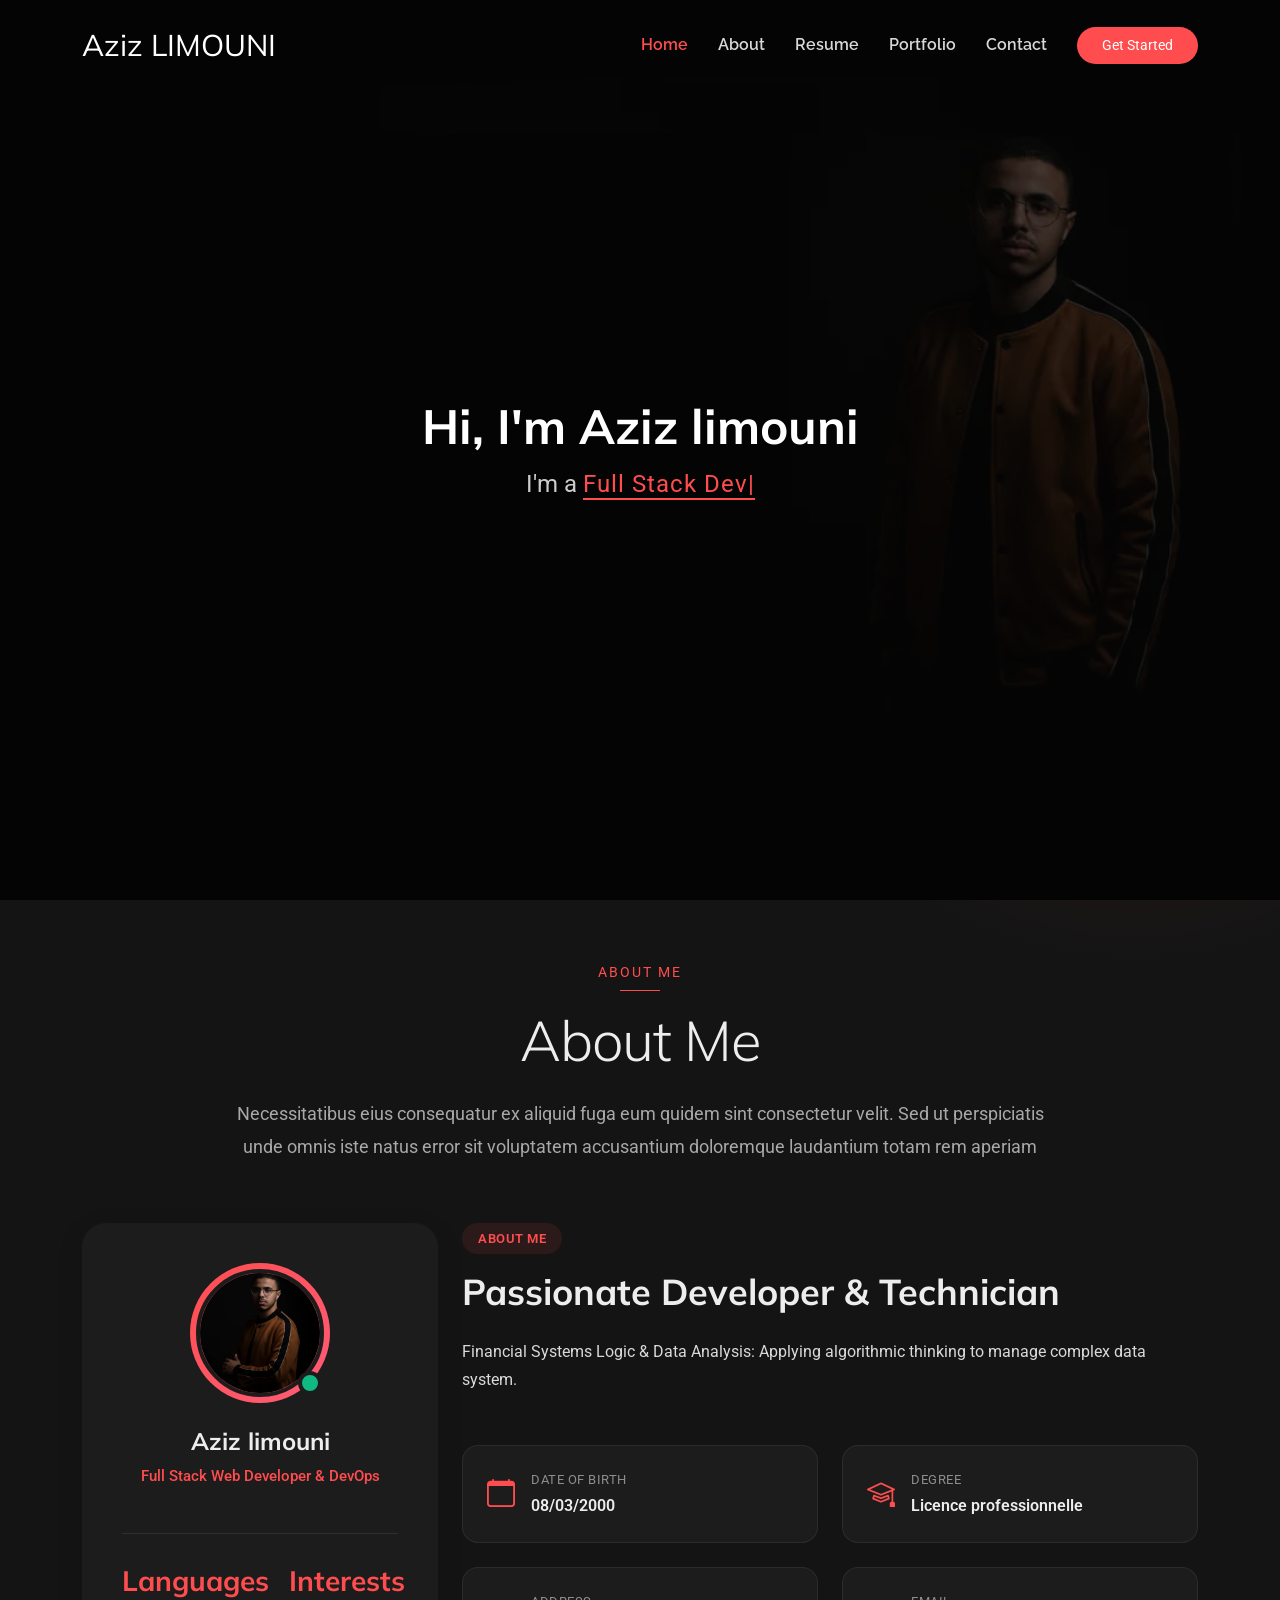
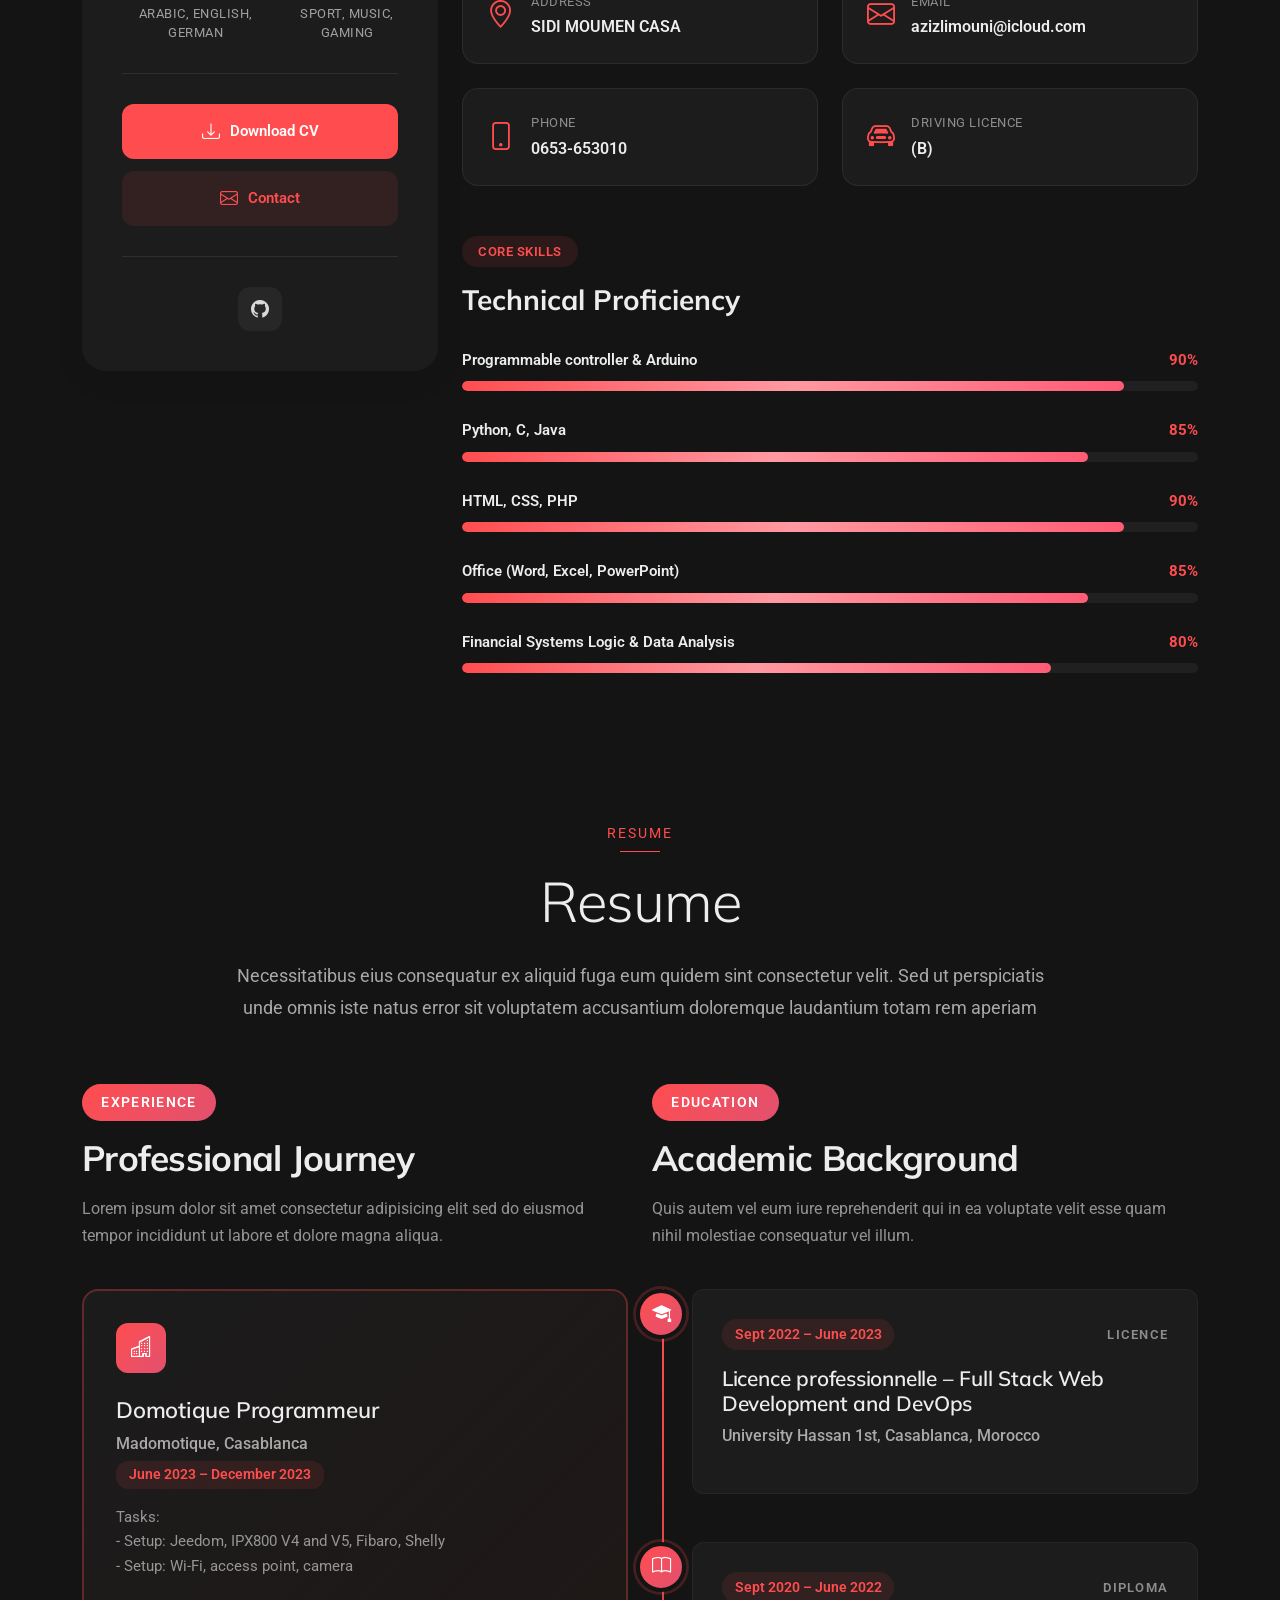
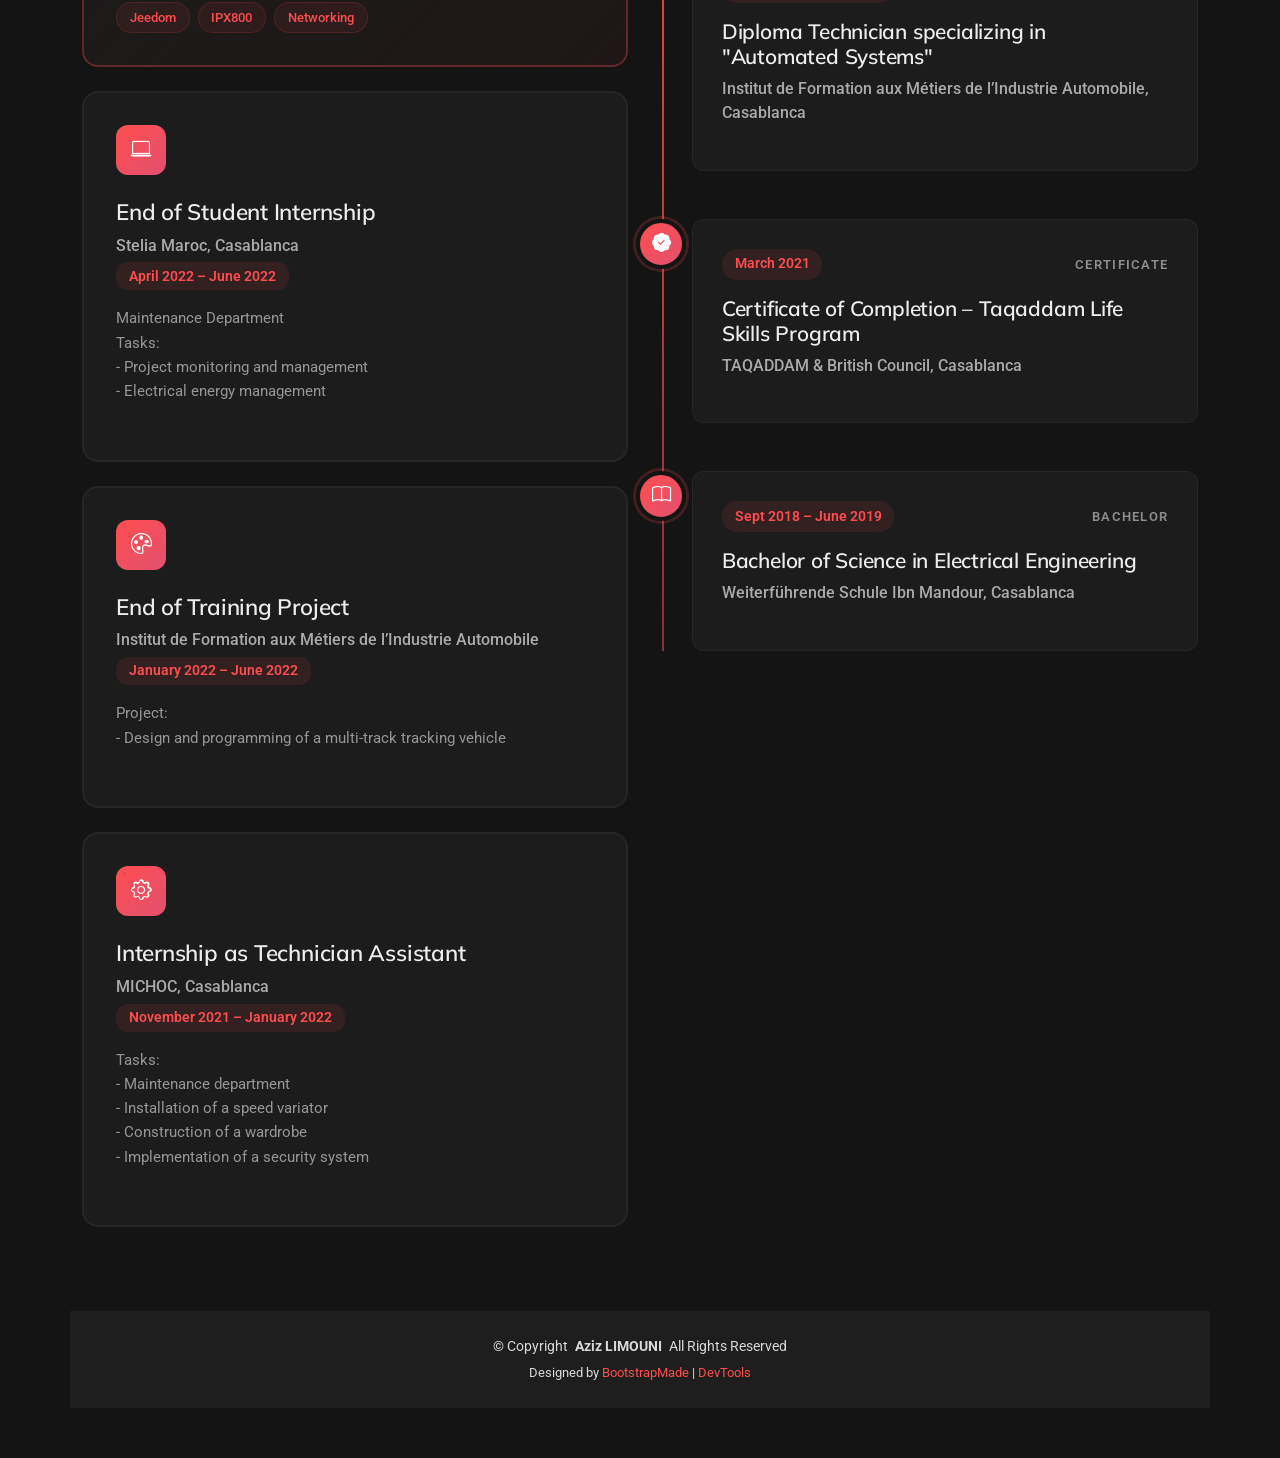
==== commit ea472d30: "edits0" ====
--- a/tokooto-main/index.html
+++ b/tokooto-main/index.html
@@ -53,23 +53,7 @@
           <li><a href="#about">About</a></li>
           <li><a href="#resume">Resume</a></li>
           <li><a href="#portfolio">Portfolio</a></li>
-          <li class="dropdown"><a href="#"><span>Dropdown</span> <i class="bi bi-chevron-down toggle-dropdown"></i></a>
-            <ul>
-              <li><a href="#">Dropdown 1</a></li>
-              <li class="dropdown"><a href="#"><span>Deep Dropdown</span> <i class="bi bi-chevron-down toggle-dropdown"></i></a>
-                <ul>
-                  <li><a href="#">Deep Dropdown 1</a></li>
-                  <li><a href="#">Deep Dropdown 2</a></li>
-                  <li><a href="#">Deep Dropdown 3</a></li>
-                  <li><a href="#">Deep Dropdown 4</a></li>
-                  <li><a href="#">Deep Dropdown 5</a></li>
-                </ul>
-              </li>
-              <li><a href="#">Dropdown 2</a></li>
-              <li><a href="#">Dropdown 3</a></li>
-              <li><a href="#">Dropdown 4</a></li>
-            </ul>
-          </li>
+          
           <li><a href="#contact">Contact</a></li>
         </ul>
         <i class="mobile-nav-toggle d-xl-none bi bi-list"></i>
@@ -90,14 +74,9 @@
       <div class="container" data-aos="fade-up" data-aos-delay="100">
         <div class="row justify-content-center">
           <div class="col-lg-8 text-center">
-            <h2>Hi, I'm Aziz LIMOUNI</h2>
+            <h2>Hi, I'm Aziz limouni</h2>
             <p>I'm a <span class="typed" data-typed-items="Full Stack Developer, DevOps, Domotique Programmeur, Automated Systems Technician"></span><span class="typed-cursor" aria-hidden="true"></span></p>
-            <div class="social-links">
-              <a href="#"><i class="bi bi-twitter-x"></i></a>
-              <a href="#"><i class="bi bi-facebook"></i></a>
-              <a href="#"><i class="bi bi-instagram"></i></a>
-              <a href="#"><i class="bi bi-linkedin"></i></a>
-            </div>
+            
           </div>
         </div>
       </div>
@@ -124,7 +103,7 @@
                   <img src="assets/img/profile/profile-square-3.webp" class="img-fluid" alt="">
                   <div class="status-indicator"></div>
                 </div>
-                <h3>Aziz LIMOUNI</h3>
+                <h3>Aziz limouni</h3>
                 <span class="role">Full Stack Web Developer & DevOps</span>
               </div>
 
@@ -135,12 +114,9 @@
                 </div>
                 <div class="stat-item">
                   <h4>Interests</h4>
-                  <p>Sport, Musik, Gaming</p>
-                </div>
-                <div class="stat-item">
-                  <h4>Driving</h4>
-                  <p>Licence (B)</p>
-                </div>
+                  <p>Sport, Music, Gaming</p>
+                </div>
+                
               </div>
 
               <div class="profile-actions">
@@ -149,10 +125,10 @@
               </div>
 
               <div class="social-connect">
-                <a href="#"><i class="bi bi-linkedin"></i></a>
+                
                 <a href="#"><i class="bi bi-github"></i></a>
-                <a href="#"><i class="bi bi-twitter"></i></a>
-                <a href="#"><i class="bi bi-instagram"></i></a>
+                
+                
               </div>
             </div>
           </div>
@@ -467,143 +443,13 @@
     
 
     <!-- Contact Section -->
-    <section id="contact" class="contact section">
-
-      <!-- Section Title -->
-      <div class="container section-title" data-aos="fade-up">
-        <span class="subtitle">Contact</span>
-        <h2>Contact</h2>
-        <p>Necessitatibus eius consequatur ex aliquid fuga eum quidem sint consectetur velit. Sed ut perspiciatis unde omnis iste natus error sit voluptatem accusantium doloremque laudantium totam rem aperiam</p>
-      </div><!-- End Section Title -->
-
-      <div class="container">
-
-        <div class="row gy-4">
-
-          <div class="col-lg-4">
-            <div class="info-item">
-              <div class="icon-wrapper">
-                <i class="bi bi-geo-alt"></i>
-              </div>
-              <div>
-                <h3>Address</h3>
-                <p>RES MABROUKA IMM 6 APPT 11 SIDI MOUMEN CASA</p>
-              </div>
-            </div>
-
-            <div class="info-item">
-              <div class="icon-wrapper">
-                <i class="bi bi-telephone"></i>
-              </div>
-              <div>
-                <h3>Call Me</h3>
-                <p>0653-653010</p>
-              </div>
-            </div>
-
-            <div class="info-item">
-              <div class="icon-wrapper">
-                <i class="bi bi-envelope"></i>
-              </div>
-              <div>
-                <h3>Email Me</h3>
-                <p>azizlimouni@icloud.com</p>
-              </div>
-            </div>
-
-          </div>
-
-          <div class="col-lg-8">
-            <form action="forms/contact.php" method="post" class="php-email-form">
-              <div class="row gy-4">
-
-                <div class="col-md-6">
-                  <input type="text" name="name" class="form-control" placeholder="Your Name" required="">
-                </div>
-
-                <div class="col-md-6">
-                  <input type="email" class="form-control" name="email" placeholder="Your Email" required="">
-                </div>
-
-                <div class="col-md-12">
-                  <input type="text" class="form-control" name="subject" placeholder="Subject" required="">
-                </div>
-
-                <div class="col-md-12">
-                  <textarea class="form-control" name="message" rows="6" placeholder="Message" required=""></textarea>
-                </div>
-
-                <div class="col-md-12 text-center">
-                  <div class="loading">Loading</div>
-                  <div class="error-message"></div>
-                  <div class="sent-message">Your message has been sent. Thank you!</div>
-
-                  <button type="submit">Send Message</button>
-                </div>
-
-              </div>
-            </form>
-          </div>
-
-        </div>
-
-      </div>
-
-    </section><!-- /Contact Section -->
+   <!-- /Contact Section -->
 
   </main>
 
   <footer id="footer" class="footer">
 
-    <div class="container footer-top">
-      <div class="row gy-4">
-        <div class="col-lg-5 col-md-12 footer-about">
-          <a href="index.html" class="logo d-flex align-items-center">
-            <span class="sitename">Craftivo</span>
-          </a>
-          <p>Cras fermentum odio eu feugiat lide par naso tierra. Justo eget nada terra videa magna derita valies darta donna mare fermentum iaculis eu non diam phasellus.</p>
-          <div class="social-links d-flex mt-4">
-            <a href=""><i class="bi bi-twitter-x"></i></a>
-            <a href=""><i class="bi bi-facebook"></i></a>
-            <a href=""><i class="bi bi-instagram"></i></a>
-            <a href=""><i class="bi bi-linkedin"></i></a>
-          </div>
-        </div>
-
-        <div class="col-lg-2 col-6 footer-links">
-          <h4>Useful Links</h4>
-          <ul>
-            <li><a href="#">Home</a></li>
-            <li><a href="#">About us</a></li>
-            <li><a href="#">Services</a></li>
-            <li><a href="#">Terms of service</a></li>
-            <li><a href="#">Privacy policy</a></li>
-          </ul>
-        </div>
-
-        <div class="col-lg-2 col-6 footer-links">
-          <h4>Our Services</h4>
-          <ul>
-            <li><a href="#">Web Design</a></li>
-            <li><a href="#">Web Development</a></li>
-            <li><a href="#">Product Management</a></li>
-            <li><a href="#">Marketing</a></li>
-            <li><a href="#">Graphic Design</a></li>
-          </ul>
-        </div>
-
-        <div class="col-lg-3 col-md-12 footer-contact text-center text-md-start">
-          <h4>Contact Us</h4>
-          <p>A108 Adam Street</p>
-          <p>New York, NY 535022</p>
-          <p>United States</p>
-          <p class="mt-4"><strong>Phone:</strong> <span>+1 5589 55488 55</span></p>
-          <p><strong>Email:</strong> <span>info@example.com</span></p>
-        </div>
-
-      </div>
-    </div>
-
+    
     <div class="container copyright text-center mt-4">
       <p>© <span>Copyright</span> <strong class="px-1 sitename">Aziz LIMOUNI</strong> <span>All Rights Reserved</span></p>
       <div class="credits">
